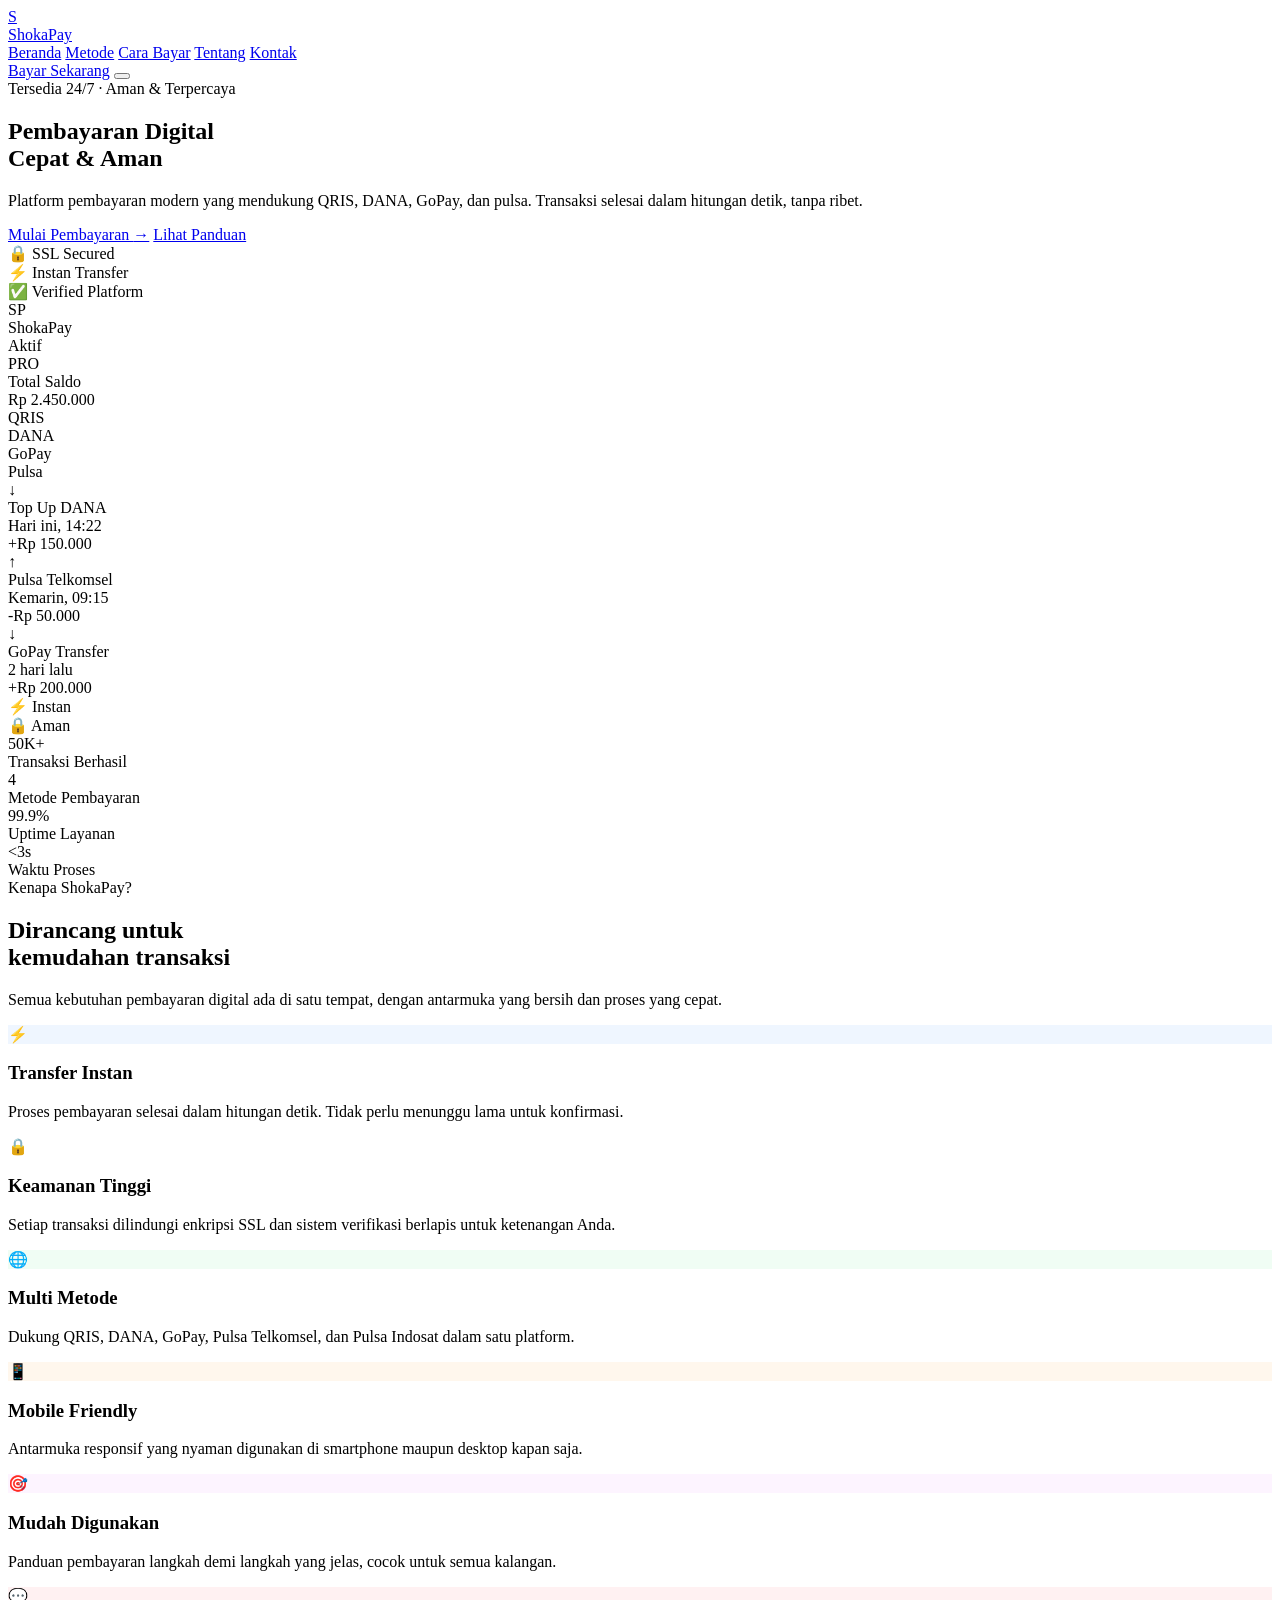
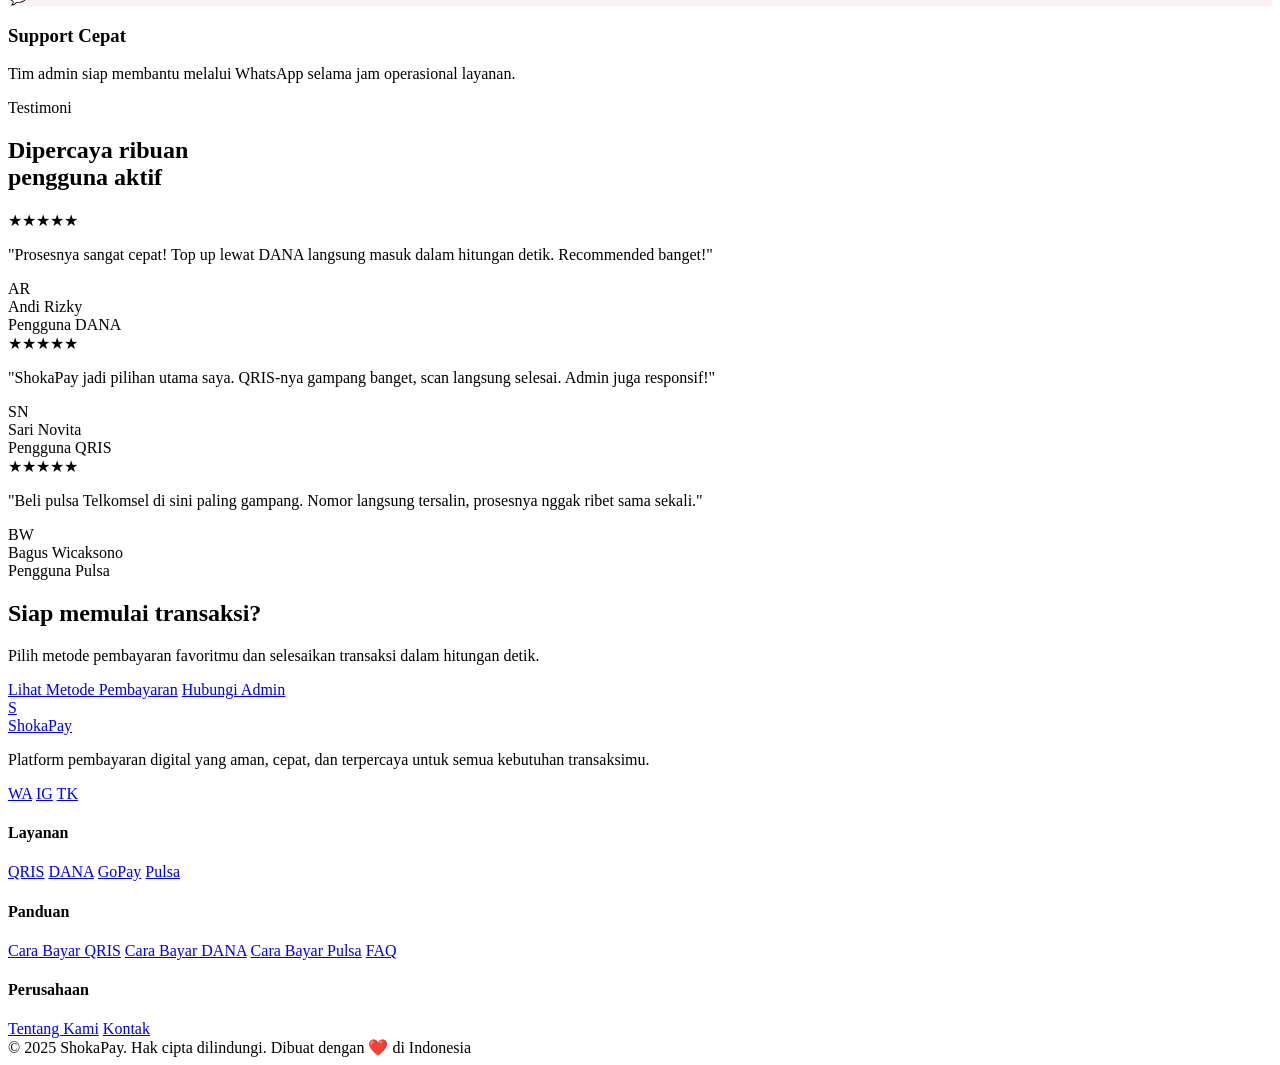
==== index.html @ 2695d3a3 "Add initial index.html for ShokaPay website" ====
<!DOCTYPE html>
<html lang="id">
<head>
  <meta charset="UTF-8">
  <meta name="viewport" content="width=device-width, initial-scale=1.0">
  <title>ShokaPay — Pembayaran Digital Cepat & Aman</title>
  <link rel="stylesheet" href="style.css">
  <link rel="preconnect" href="https://fonts.googleapis.com">
  <link href="https://fonts.googleapis.com/css2?family=Sora:wght@300;400;500;600;700;800&family=DM+Sans:ital,opsz,wght@0,9..40,300;0,9..40,400;0,9..40,500;0,9..40,600;1,9..40,400&display=swap" rel="stylesheet">
</head>
<body>

  <!-- NAVBAR -->
  <nav class="navbar" id="navbar">
    <div class="nav-container">
      <a href="index.html" class="nav-logo">
        <div class="logo-mark">S</div>
        <span>ShokaPay</span>
      </a>
      <div class="nav-links" id="navLinks">
        <a href="index.html" class="nav-link active">Beranda</a>
        <a href="metode.html" class="nav-link">Metode</a>
        <a href="cara.html" class="nav-link">Cara Bayar</a>
        <a href="tentang.html" class="nav-link">Tentang</a>
        <a href="kontak.html" class="nav-link">Kontak</a>
      </div>
      <a href="metode.html" class="nav-cta">Bayar Sekarang</a>
      <button class="hamburger" id="hamburger" aria-label="Menu">
        <span></span><span></span><span></span>
      </button>
    </div>
  </nav>

  <!-- HERO SECTION -->
  <section class="hero">
    <div class="hero-bg-grid"></div>
    <div class="hero-orb hero-orb-1"></div>
    <div class="hero-orb hero-orb-2"></div>
    <div class="container">
      <div class="hero-content">
        <div class="hero-badge">
          <span class="badge-dot"></span>
          Tersedia 24/7 · Aman & Terpercaya
        </div>
        <h1 class="hero-title">
          Pembayaran Digital<br>
          <span class="gradient-text">Cepat & Aman</span>
        </h1>
        <p class="hero-sub">Platform pembayaran modern yang mendukung QRIS, DANA, GoPay, dan pulsa. Transaksi selesai dalam hitungan detik, tanpa ribet.</p>
        <div class="hero-actions">
          <a href="metode.html" class="btn-primary">Mulai Pembayaran <span class="btn-arrow">→</span></a>
          <a href="cara.html" class="btn-ghost">Lihat Panduan</a>
        </div>
        <div class="hero-trust">
          <div class="trust-item">
            <span class="trust-icon">🔒</span> SSL Secured
          </div>
          <div class="trust-divider"></div>
          <div class="trust-item">
            <span class="trust-icon">⚡</span> Instan Transfer
          </div>
          <div class="trust-divider"></div>
          <div class="trust-item">
            <span class="trust-icon">✅</span> Verified Platform
          </div>
        </div>
      </div>

      <!-- MOCKUP CARD -->
      <div class="hero-visual">
        <div class="mockup-card glass-card">
          <div class="mockup-header">
            <div class="mockup-avatar">SP</div>
            <div>
              <div class="mockup-name">ShokaPay</div>
              <div class="mockup-status"><span class="status-dot"></span> Aktif</div>
            </div>
            <div class="mockup-badge-tag">PRO</div>
          </div>
          <div class="mockup-balance-label">Total Saldo</div>
          <div class="mockup-balance">Rp 2.450.000</div>
          <div class="mockup-methods">
            <div class="method-chip qris-chip">QRIS</div>
            <div class="method-chip dana-chip">DANA</div>
            <div class="method-chip gopay-chip">GoPay</div>
            <div class="method-chip pulsa-chip">Pulsa</div>
          </div>
          <div class="mockup-transactions">
            <div class="txn-item">
              <div class="txn-icon txn-in">↓</div>
              <div class="txn-info">
                <div class="txn-name">Top Up DANA</div>
                <div class="txn-time">Hari ini, 14:22</div>
              </div>
              <div class="txn-amount txn-amount-in">+Rp 150.000</div>
            </div>
            <div class="txn-item">
              <div class="txn-icon txn-out">↑</div>
              <div class="txn-info">
                <div class="txn-name">Pulsa Telkomsel</div>
                <div class="txn-time">Kemarin, 09:15</div>
              </div>
              <div class="txn-amount txn-amount-out">-Rp 50.000</div>
            </div>
            <div class="txn-item">
              <div class="txn-icon txn-in">↓</div>
              <div class="txn-info">
                <div class="txn-name">GoPay Transfer</div>
                <div class="txn-time">2 hari lalu</div>
              </div>
              <div class="txn-amount txn-amount-in">+Rp 200.000</div>
            </div>
          </div>
        </div>
        <div class="floating-badge fb1 glass-card">⚡ Instan</div>
        <div class="floating-badge fb2 glass-card">🔒 Aman</div>
      </div>
    </div>
  </section>

  <!-- STATS -->
  <section class="stats-section">
    <div class="container">
      <div class="stats-grid">
        <div class="stat-item">
          <div class="stat-number">50K+</div>
          <div class="stat-label">Transaksi Berhasil</div>
        </div>
        <div class="stat-divider"></div>
        <div class="stat-item">
          <div class="stat-number">4</div>
          <div class="stat-label">Metode Pembayaran</div>
        </div>
        <div class="stat-divider"></div>
        <div class="stat-item">
          <div class="stat-number">99.9%</div>
          <div class="stat-label">Uptime Layanan</div>
        </div>
        <div class="stat-divider"></div>
        <div class="stat-item">
          <div class="stat-number">&lt;3s</div>
          <div class="stat-label">Waktu Proses</div>
        </div>
      </div>
    </div>
  </section>

  <!-- FEATURES -->
  <section class="features-section">
    <div class="container">
      <div class="section-header">
        <div class="section-tag">Kenapa ShokaPay?</div>
        <h2 class="section-title">Dirancang untuk<br>kemudahan transaksi</h2>
        <p class="section-sub">Semua kebutuhan pembayaran digital ada di satu tempat, dengan antarmuka yang bersih dan proses yang cepat.</p>
      </div>
      <div class="features-grid">
        <div class="feature-card">
          <div class="feature-icon" style="background:#EFF6FF;">⚡</div>
          <h3>Transfer Instan</h3>
          <p>Proses pembayaran selesai dalam hitungan detik. Tidak perlu menunggu lama untuk konfirmasi.</p>
        </div>
        <div class="feature-card feature-card-accent">
          <div class="feature-icon" style="background:rgba(255,255,255,0.2);">🔒</div>
          <h3>Keamanan Tinggi</h3>
          <p>Setiap transaksi dilindungi enkripsi SSL dan sistem verifikasi berlapis untuk ketenangan Anda.</p>
        </div>
        <div class="feature-card">
          <div class="feature-icon" style="background:#F0FDF4;">🌐</div>
          <h3>Multi Metode</h3>
          <p>Dukung QRIS, DANA, GoPay, Pulsa Telkomsel, dan Pulsa Indosat dalam satu platform.</p>
        </div>
        <div class="feature-card">
          <div class="feature-icon" style="background:#FFF7ED;">📱</div>
          <h3>Mobile Friendly</h3>
          <p>Antarmuka responsif yang nyaman digunakan di smartphone maupun desktop kapan saja.</p>
        </div>
        <div class="feature-card">
          <div class="feature-icon" style="background:#FDF4FF;">🎯</div>
          <h3>Mudah Digunakan</h3>
          <p>Panduan pembayaran langkah demi langkah yang jelas, cocok untuk semua kalangan.</p>
        </div>
        <div class="feature-card">
          <div class="feature-icon" style="background:#FFF1F2;">💬</div>
          <h3>Support Cepat</h3>
          <p>Tim admin siap membantu melalui WhatsApp selama jam operasional layanan.</p>
        </div>
      </div>
    </div>
  </section>

  <!-- TESTIMONIALS -->
  <section class="testimonials-section">
    <div class="container">
      <div class="section-header">
        <div class="section-tag">Testimoni</div>
        <h2 class="section-title">Dipercaya ribuan<br>pengguna aktif</h2>
      </div>
      <div class="testimonials-grid">
        <div class="testimonial-card">
          <div class="stars">★★★★★</div>
          <p>"Prosesnya sangat cepat! Top up lewat DANA langsung masuk dalam hitungan detik. Recommended banget!"</p>
          <div class="testimonial-author">
            <div class="author-avatar">AR</div>
            <div>
              <div class="author-name">Andi Rizky</div>
              <div class="author-role">Pengguna DANA</div>
            </div>
          </div>
        </div>
        <div class="testimonial-card testimonial-featured">
          <div class="stars">★★★★★</div>
          <p>"ShokaPay jadi pilihan utama saya. QRIS-nya gampang banget, scan langsung selesai. Admin juga responsif!"</p>
          <div class="testimonial-author">
            <div class="author-avatar">SN</div>
            <div>
              <div class="author-name">Sari Novita</div>
              <div class="author-role">Pengguna QRIS</div>
            </div>
          </div>
        </div>
        <div class="testimonial-card">
          <div class="stars">★★★★★</div>
          <p>"Beli pulsa Telkomsel di sini paling gampang. Nomor langsung tersalin, prosesnya nggak ribet sama sekali."</p>
          <div class="testimonial-author">
            <div class="author-avatar">BW</div>
            <div>
              <div class="author-name">Bagus Wicaksono</div>
              <div class="author-role">Pengguna Pulsa</div>
            </div>
          </div>
        </div>
      </div>
    </div>
  </section>

  <!-- CTA BANNER -->
  <section class="cta-section">
    <div class="container">
      <div class="cta-card">
        <div class="cta-orb"></div>
        <div class="cta-content">
          <h2>Siap memulai transaksi?</h2>
          <p>Pilih metode pembayaran favoritmu dan selesaikan transaksi dalam hitungan detik.</p>
          <div class="cta-actions">
            <a href="metode.html" class="btn-white">Lihat Metode Pembayaran</a>
            <a href="kontak.html" class="btn-outline-white">Hubungi Admin</a>
          </div>
        </div>
      </div>
    </div>
  </section>

  <!-- FOOTER -->
  <footer class="footer">
    <div class="container">
      <div class="footer-grid">
        <div class="footer-brand">
          <a href="index.html" class="nav-logo">
            <div class="logo-mark">S</div>
            <span>ShokaPay</span>
          </a>
          <p>Platform pembayaran digital yang aman, cepat, dan terpercaya untuk semua kebutuhan transaksimu.</p>
          <div class="social-links">
            <a href="#" class="social-link">WA</a>
            <a href="#" class="social-link">IG</a>
            <a href="#" class="social-link">TK</a>
          </div>
        </div>
        <div class="footer-col">
          <h4>Layanan</h4>
          <a href="metode.html">QRIS</a>
          <a href="metode.html">DANA</a>
          <a href="metode.html">GoPay</a>
          <a href="metode.html">Pulsa</a>
        </div>
        <div class="footer-col">
          <h4>Panduan</h4>
          <a href="cara.html">Cara Bayar QRIS</a>
          <a href="cara.html">Cara Bayar DANA</a>
          <a href="cara.html">Cara Bayar Pulsa</a>
          <a href="cara.html">FAQ</a>
        </div>
        <div class="footer-col">
          <h4>Perusahaan</h4>
          <a href="tentang.html">Tentang Kami</a>
          <a href="kontak.html">Kontak</a>
        </div>
      </div>
      <div class="footer-bottom">
        <span>© 2025 ShokaPay. Hak cipta dilindungi.</span>
        <span>Dibuat dengan ❤️ di Indonesia</span>
      </div>
    </div>
  </footer>

  <script src="app.js"></script>
</body>
</html>
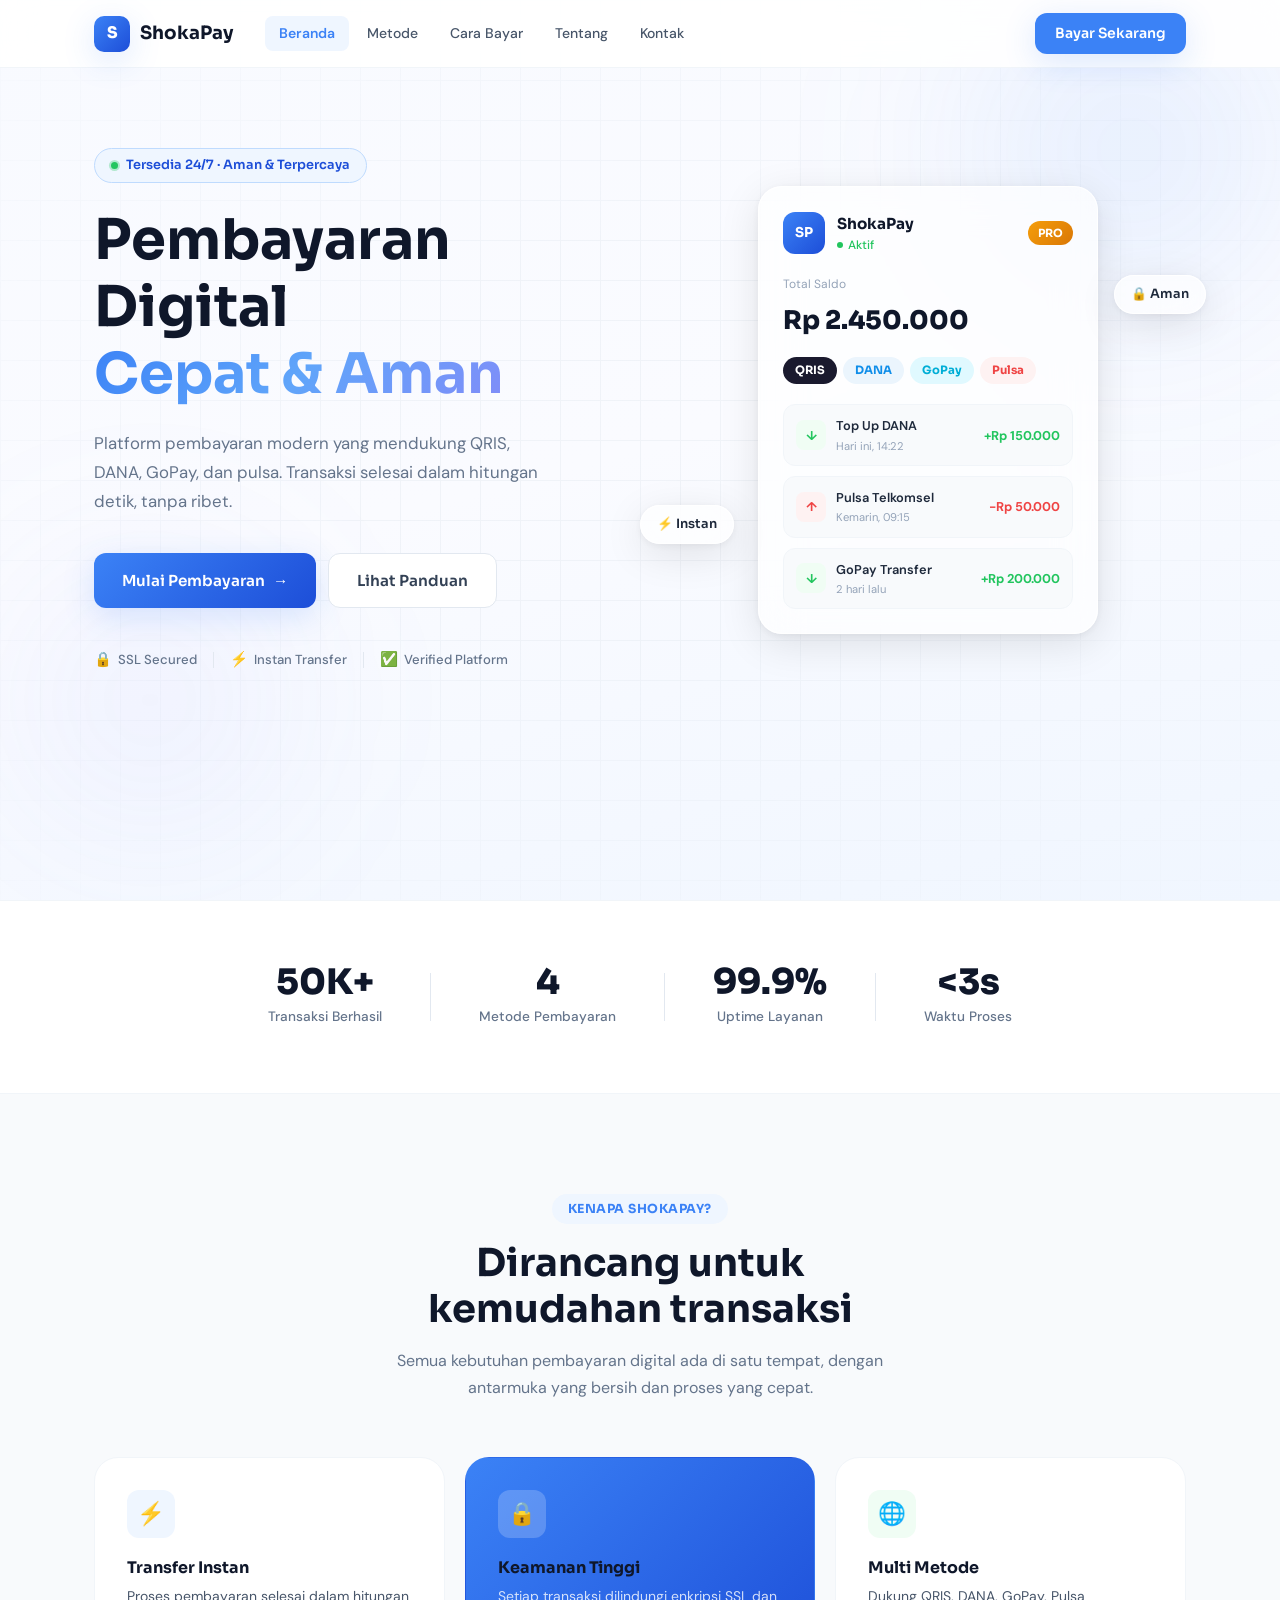
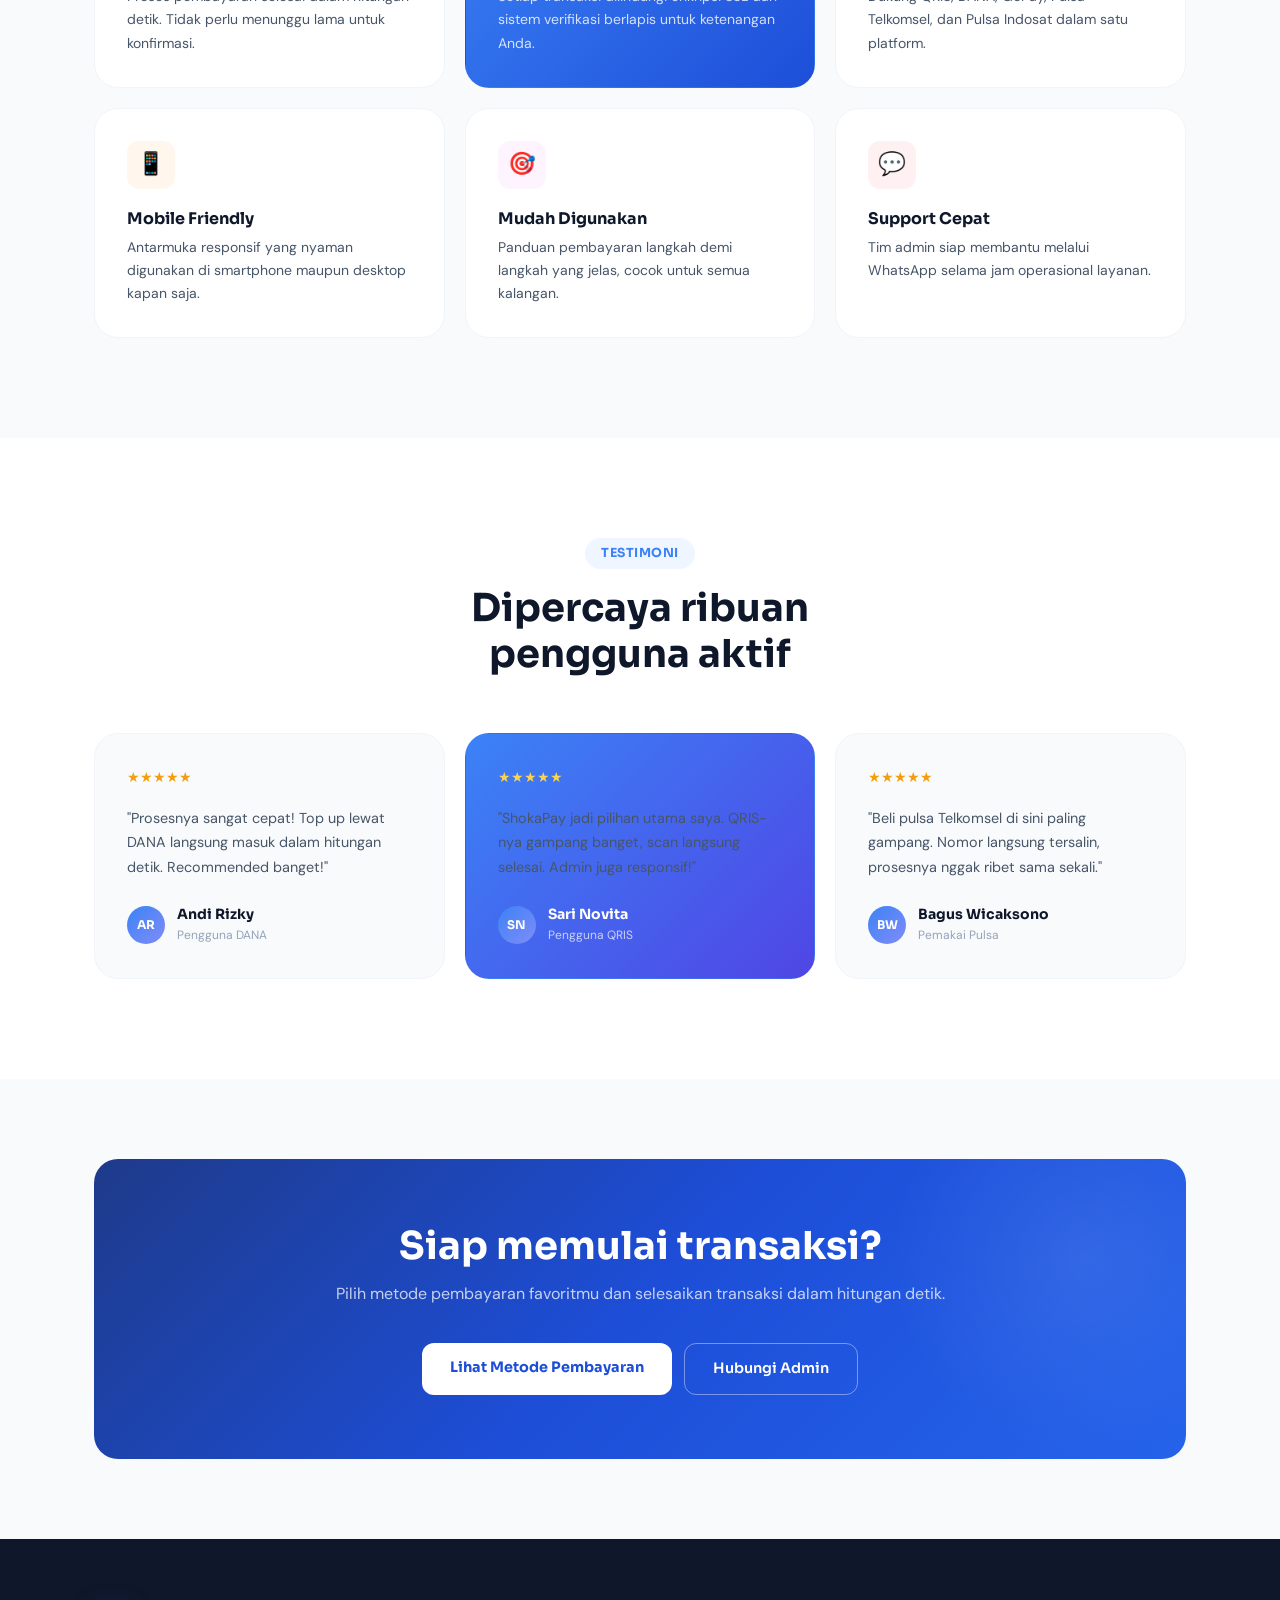
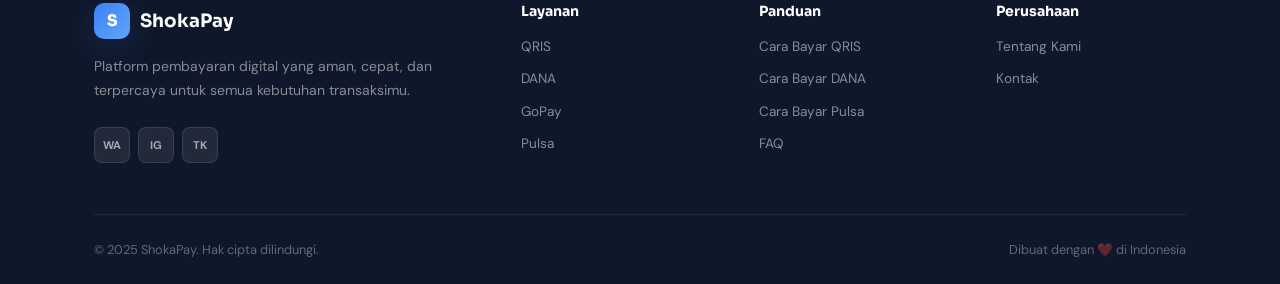
==== commit 6a24e35c: "Change author role from 'Pengguna Pulsa' to 'Pemakai Pulsa'" ====
--- a/index.html
+++ b/index.html
@@ -225,7 +225,7 @@
             <div class="author-avatar">BW</div>
             <div>
               <div class="author-name">Bagus Wicaksono</div>
-              <div class="author-role">Pengguna Pulsa</div>
+              <div class="author-role">Pemakai Pulsa</div>
             </div>
           </div>
         </div>
@@ -296,4 +296,3 @@
   <script src="app.js"></script>
 </body>
 </html>
-
--- a/style.css
+++ b/style.css
@@ -0,0 +1,1334 @@
+/* ============================================
+   SHOKAPAY — Premium Payment Platform CSS
+   ============================================ */
+
+:root {
+  --blue: #3B82F6;
+  --blue-light: #EFF6FF;
+  --blue-mid: #BFDBFE;
+  --blue-dark: #1D4ED8;
+  --white: #FFFFFF;
+  --gray-50: #F8FAFC;
+  --gray-100: #F1F5F9;
+  --gray-200: #E2E8F0;
+  --gray-300: #CBD5E1;
+  --gray-400: #94A3B8;
+  --gray-500: #64748B;
+  --gray-600: #475569;
+  --gray-700: #334155;
+  --gray-800: #1E293B;
+  --gray-900: #0F172A;
+  --radius: 24px;
+  --radius-sm: 12px;
+  --radius-xs: 8px;
+  --shadow-sm: 0 1px 3px rgba(0,0,0,0.06), 0 1px 2px rgba(0,0,0,0.04);
+  --shadow: 0 4px 16px rgba(0,0,0,0.07), 0 1px 4px rgba(0,0,0,0.04);
+  --shadow-lg: 0 10px 40px rgba(0,0,0,0.10), 0 2px 8px rgba(0,0,0,0.06);
+  --shadow-blue: 0 8px 32px rgba(59,130,246,0.18);
+  --font: 'Sora', sans-serif;
+  --font-body: 'DM Sans', sans-serif;
+  --nav-h: 68px;
+}
+
+*, *::before, *::after { box-sizing: border-box; margin: 0; padding: 0; }
+
+html { scroll-behavior: smooth; }
+
+body {
+  font-family: var(--font-body);
+  background: var(--white);
+  color: var(--gray-800);
+  line-height: 1.65;
+  -webkit-font-smoothing: antialiased;
+  overflow-x: hidden;
+}
+
+/* ── TYPOGRAPHY ── */
+h1, h2, h3, h4 { font-family: var(--font); font-weight: 700; line-height: 1.2; }
+h1 { font-size: clamp(2rem, 5vw, 3.5rem); }
+h2 { font-size: clamp(1.5rem, 3.5vw, 2.4rem); }
+h3 { font-size: 1.1rem; }
+p { color: var(--gray-600); }
+a { text-decoration: none; color: inherit; }
+
+.container {
+  max-width: 1140px;
+  margin: 0 auto;
+  padding: 0 24px;
+}
+
+/* ── NAVBAR ── */
+.navbar {
+  position: fixed;
+  top: 0; left: 0; right: 0;
+  z-index: 1000;
+  height: var(--nav-h);
+  background: rgba(255,255,255,0.88);
+  backdrop-filter: blur(20px);
+  -webkit-backdrop-filter: blur(20px);
+  border-bottom: 1px solid var(--gray-100);
+  transition: box-shadow 0.3s;
+}
+.navbar.scrolled { box-shadow: var(--shadow); }
+
+.nav-container {
+  display: flex;
+  align-items: center;
+  gap: 32px;
+  height: 100%;
+  max-width: 1140px;
+  margin: 0 auto;
+  padding: 0 24px;
+}
+
+.nav-logo {
+  display: flex;
+  align-items: center;
+  gap: 10px;
+  font-family: var(--font);
+  font-weight: 700;
+  font-size: 1.15rem;
+  color: var(--gray-900);
+  flex-shrink: 0;
+}
+
+.logo-mark {
+  width: 36px; height: 36px;
+  background: linear-gradient(135deg, var(--blue), var(--blue-dark));
+  border-radius: 10px;
+  display: flex; align-items: center; justify-content: center;
+  color: white;
+  font-family: var(--font);
+  font-weight: 800;
+  font-size: 1rem;
+  box-shadow: var(--shadow-blue);
+}
+
+.nav-links {
+  display: flex;
+  align-items: center;
+  gap: 4px;
+  flex: 1;
+}
+.nav-link {
+  padding: 6px 14px;
+  border-radius: var(--radius-xs);
+  font-size: 0.875rem;
+  font-weight: 500;
+  color: var(--gray-600);
+  transition: all 0.2s;
+}
+.nav-link:hover { color: var(--blue); background: var(--blue-light); }
+.nav-link.active { color: var(--blue); background: var(--blue-light); font-weight: 600; }
+
+.nav-cta {
+  padding: 9px 20px;
+  background: var(--blue);
+  color: white;
+  border-radius: var(--radius-sm);
+  font-size: 0.875rem;
+  font-weight: 600;
+  font-family: var(--font);
+  transition: all 0.2s;
+  box-shadow: var(--shadow-blue);
+  white-space: nowrap;
+}
+.nav-cta:hover { background: var(--blue-dark); transform: translateY(-1px); box-shadow: 0 8px 24px rgba(59,130,246,0.3); }
+
+.hamburger {
+  display: none;
+  flex-direction: column;
+  gap: 5px;
+  background: none;
+  border: none;
+  cursor: pointer;
+  padding: 4px;
+  margin-left: auto;
+}
+.hamburger span {
+  display: block;
+  width: 24px; height: 2px;
+  background: var(--gray-700);
+  border-radius: 2px;
+  transition: all 0.3s;
+}
+.hamburger.open span:nth-child(1) { transform: translateY(7px) rotate(45deg); }
+.hamburger.open span:nth-child(2) { opacity: 0; }
+.hamburger.open span:nth-child(3) { transform: translateY(-7px) rotate(-45deg); }
+
+/* ── GLASS CARD ── */
+.glass-card {
+  background: rgba(255,255,255,0.7);
+  backdrop-filter: blur(20px);
+  -webkit-backdrop-filter: blur(20px);
+  border: 1px solid rgba(255,255,255,0.9);
+  box-shadow: var(--shadow-lg);
+}
+
+/* ── GRADIENT TEXT ── */
+.gradient-text {
+  background: linear-gradient(135deg, var(--blue), #60A5FA, #818CF8);
+  -webkit-background-clip: text;
+  -webkit-text-fill-color: transparent;
+  background-clip: text;
+}
+
+/* ── HERO ── */
+.hero {
+  min-height: 100vh;
+  padding: calc(var(--nav-h) + 80px) 0 80px;
+  position: relative;
+  overflow: hidden;
+  background: linear-gradient(165deg, #F8FAFF 0%, #FAFBFF 50%, #F0F6FF 100%);
+}
+
+.hero-bg-grid {
+  position: absolute;
+  inset: 0;
+  background-image: 
+    linear-gradient(var(--gray-200) 1px, transparent 1px),
+    linear-gradient(90deg, var(--gray-200) 1px, transparent 1px);
+  background-size: 40px 40px;
+  opacity: 0.4;
+  mask-image: radial-gradient(ellipse 80% 80% at 50% 50%, black 30%, transparent 100%);
+}
+
+.hero-orb {
+  position: absolute;
+  border-radius: 50%;
+  filter: blur(80px);
+  pointer-events: none;
+}
+.hero-orb-1 {
+  width: 500px; height: 500px;
+  background: radial-gradient(circle, rgba(59,130,246,0.12) 0%, transparent 70%);
+  top: -100px; right: -100px;
+}
+.hero-orb-2 {
+  width: 400px; height: 400px;
+  background: radial-gradient(circle, rgba(129,140,248,0.10) 0%, transparent 70%);
+  bottom: 0; left: -50px;
+}
+
+.hero .container {
+  display: grid;
+  grid-template-columns: 1fr 1fr;
+  gap: 60px;
+  align-items: center;
+  position: relative;
+  z-index: 1;
+}
+
+.hero-badge {
+  display: inline-flex;
+  align-items: center;
+  gap: 8px;
+  padding: 6px 16px;
+  background: var(--blue-light);
+  border: 1px solid var(--blue-mid);
+  border-radius: 100px;
+  font-size: 0.8rem;
+  font-weight: 600;
+  color: var(--blue-dark);
+  margin-bottom: 24px;
+  font-family: var(--font);
+}
+.badge-dot {
+  width: 7px; height: 7px;
+  background: #22C55E;
+  border-radius: 50%;
+  box-shadow: 0 0 0 2px rgba(34,197,94,0.3);
+  animation: pulse-dot 2s infinite;
+}
+@keyframes pulse-dot {
+  0%, 100% { box-shadow: 0 0 0 2px rgba(34,197,94,0.3); }
+  50% { box-shadow: 0 0 0 5px rgba(34,197,94,0.1); }
+}
+
+.hero-title { margin-bottom: 20px; color: var(--gray-900); }
+.hero-sub {
+  font-size: 1.05rem;
+  color: var(--gray-500);
+  max-width: 460px;
+  margin-bottom: 36px;
+  line-height: 1.75;
+}
+
+.hero-actions {
+  display: flex;
+  gap: 12px;
+  flex-wrap: wrap;
+  margin-bottom: 40px;
+}
+
+.btn-primary {
+  display: inline-flex;
+  align-items: center;
+  gap: 8px;
+  padding: 14px 28px;
+  background: linear-gradient(135deg, var(--blue), var(--blue-dark));
+  color: white;
+  border-radius: var(--radius-sm);
+  font-family: var(--font);
+  font-weight: 600;
+  font-size: 0.95rem;
+  transition: all 0.25s;
+  box-shadow: var(--shadow-blue);
+}
+.btn-primary:hover { transform: translateY(-2px); box-shadow: 0 12px 36px rgba(59,130,246,0.35); }
+.btn-arrow { transition: transform 0.2s; }
+.btn-primary:hover .btn-arrow { transform: translateX(4px); }
+
+.btn-ghost {
+  display: inline-flex;
+  align-items: center;
+  padding: 14px 28px;
+  background: white;
+  border: 1.5px solid var(--gray-200);
+  color: var(--gray-700);
+  border-radius: var(--radius-sm);
+  font-family: var(--font);
+  font-weight: 600;
+  font-size: 0.95rem;
+  transition: all 0.2s;
+}
+.btn-ghost:hover { border-color: var(--blue); color: var(--blue); background: var(--blue-light); }
+
+.hero-trust {
+  display: flex;
+  align-items: center;
+  gap: 16px;
+  flex-wrap: wrap;
+}
+.trust-item {
+  display: flex;
+  align-items: center;
+  gap: 6px;
+  font-size: 0.82rem;
+  font-weight: 500;
+  color: var(--gray-500);
+}
+.trust-icon { font-size: 0.9rem; }
+.trust-divider { width: 1px; height: 16px; background: var(--gray-200); }
+
+/* HERO VISUAL */
+.hero-visual {
+  position: relative;
+  display: flex;
+  justify-content: center;
+}
+
+.mockup-card {
+  width: 100%;
+  max-width: 340px;
+  border-radius: var(--radius);
+  padding: 24px;
+  animation: float 6s ease-in-out infinite;
+}
+@keyframes float {
+  0%, 100% { transform: translateY(0); }
+  50% { transform: translateY(-12px); }
+}
+
+.mockup-header {
+  display: flex;
+  align-items: center;
+  gap: 12px;
+  margin-bottom: 20px;
+}
+.mockup-avatar {
+  width: 42px; height: 42px;
+  background: linear-gradient(135deg, var(--blue), var(--blue-dark));
+  border-radius: 12px;
+  display: flex; align-items: center; justify-content: center;
+  color: white;
+  font-family: var(--font);
+  font-weight: 700;
+  font-size: 0.85rem;
+}
+.mockup-name { font-family: var(--font); font-weight: 700; font-size: 0.95rem; color: var(--gray-900); }
+.mockup-status {
+  display: flex; align-items: center; gap: 5px;
+  font-size: 0.75rem; color: #22C55E; font-weight: 500;
+}
+.status-dot { width: 6px; height: 6px; background: #22C55E; border-radius: 50%; }
+.mockup-badge-tag {
+  margin-left: auto;
+  padding: 3px 10px;
+  background: linear-gradient(135deg, #F59E0B, #D97706);
+  color: white;
+  border-radius: 100px;
+  font-size: 0.7rem;
+  font-weight: 700;
+  font-family: var(--font);
+}
+.mockup-balance-label { font-size: 0.75rem; color: var(--gray-400); margin-bottom: 4px; }
+.mockup-balance {
+  font-family: var(--font);
+  font-size: 1.6rem;
+  font-weight: 800;
+  color: var(--gray-900);
+  margin-bottom: 16px;
+}
+.mockup-methods {
+  display: flex; gap: 6px;
+  margin-bottom: 20px;
+  flex-wrap: wrap;
+}
+.method-chip {
+  padding: 4px 12px;
+  border-radius: 100px;
+  font-size: 0.72rem;
+  font-weight: 700;
+  font-family: var(--font);
+}
+.qris-chip { background: #1A1A2E; color: white; }
+.dana-chip { background: #EBF5FD; color: #108EE9; }
+.gopay-chip { background: #E0F9FF; color: #00AED6; }
+.pulsa-chip { background: #FEF2F2; color: #EF4444; }
+
+.mockup-transactions { display: flex; flex-direction: column; gap: 10px; }
+.txn-item {
+  display: flex; align-items: center; gap: 10px;
+  padding: 10px 12px;
+  background: var(--gray-50);
+  border-radius: var(--radius-sm);
+  border: 1px solid var(--gray-100);
+}
+.txn-icon {
+  width: 30px; height: 30px;
+  border-radius: 8px;
+  display: flex; align-items: center; justify-content: center;
+  font-size: 0.8rem; font-weight: 700;
+  flex-shrink: 0;
+}
+.txn-in { background: #F0FDF4; color: #22C55E; }
+.txn-out { background: #FEF2F2; color: #EF4444; }
+.txn-info { flex: 1; min-width: 0; }
+.txn-name { font-size: 0.8rem; font-weight: 600; color: var(--gray-800); white-space: nowrap; overflow: hidden; text-overflow: ellipsis; }
+.txn-time { font-size: 0.7rem; color: var(--gray-400); }
+.txn-amount { font-size: 0.8rem; font-weight: 700; white-space: nowrap; }
+.txn-amount-in { color: #22C55E; }
+.txn-amount-out { color: #EF4444; }
+
+.floating-badge {
+  position: absolute;
+  padding: 8px 16px;
+  border-radius: 100px;
+  font-size: 0.8rem;
+  font-weight: 600;
+  font-family: var(--font);
+  color: var(--gray-800);
+}
+.fb1 { bottom: 20%; left: -30px; animation: float 5s 1s ease-in-out infinite; }
+.fb2 { top: 20%; right: -20px; animation: float 5s 2s ease-in-out infinite; }
+
+/* ── STATS ── */
+.stats-section {
+  padding: 48px 0;
+  background: white;
+  border-top: 1px solid var(--gray-100);
+  border-bottom: 1px solid var(--gray-100);
+}
+.stats-grid {
+  display: flex;
+  align-items: center;
+  justify-content: center;
+  gap: 0;
+  flex-wrap: wrap;
+}
+.stat-item {
+  text-align: center;
+  padding: 16px 48px;
+}
+.stat-number {
+  font-family: var(--font);
+  font-size: 2.2rem;
+  font-weight: 800;
+  color: var(--gray-900);
+  line-height: 1;
+  margin-bottom: 6px;
+}
+.stat-label { font-size: 0.85rem; color: var(--gray-500); font-weight: 500; }
+.stat-divider { width: 1px; height: 48px; background: var(--gray-200); }
+
+/* ── SECTION COMMON ── */
+.section-header {
+  text-align: center;
+  margin-bottom: 56px;
+}
+.section-tag {
+  display: inline-block;
+  padding: 5px 16px;
+  background: var(--blue-light);
+  color: var(--blue);
+  border-radius: 100px;
+  font-size: 0.78rem;
+  font-weight: 700;
+  font-family: var(--font);
+  letter-spacing: 0.04em;
+  text-transform: uppercase;
+  margin-bottom: 16px;
+}
+.section-title { color: var(--gray-900); margin-bottom: 16px; }
+.section-sub { color: var(--gray-500); max-width: 520px; margin: 0 auto; font-size: 1rem; }
+
+/* ── FEATURES ── */
+.features-section { padding: 100px 0; background: var(--gray-50); }
+.features-grid {
+  display: grid;
+  grid-template-columns: repeat(3, 1fr);
+  gap: 20px;
+}
+.feature-card {
+  background: white;
+  border: 1px solid var(--gray-100);
+  border-radius: var(--radius);
+  padding: 32px;
+  transition: all 0.3s;
+}
+.feature-card:hover {
+  transform: translateY(-4px);
+  box-shadow: var(--shadow-lg);
+  border-color: var(--blue-mid);
+}
+.feature-card-accent {
+  background: linear-gradient(135deg, var(--blue), var(--blue-dark));
+  border-color: transparent;
+}
+.feature-card-accent h3 { color: white; }
+.feature-card-accent p { color: rgba(255,255,255,0.8); }
+.feature-icon {
+  width: 48px; height: 48px;
+  border-radius: var(--radius-sm);
+  display: flex; align-items: center; justify-content: center;
+  font-size: 1.4rem;
+  margin-bottom: 20px;
+}
+.feature-card h3 { font-size: 1rem; margin-bottom: 8px; color: var(--gray-900); }
+.feature-card p { font-size: 0.875rem; line-height: 1.65; }
+
+/* ── TESTIMONIALS ── */
+.testimonials-section { padding: 100px 0; background: white; }
+.testimonials-grid {
+  display: grid;
+  grid-template-columns: repeat(3, 1fr);
+  gap: 20px;
+}
+.testimonial-card {
+  background: var(--gray-50);
+  border: 1px solid var(--gray-100);
+  border-radius: var(--radius);
+  padding: 32px;
+  transition: all 0.3s;
+}
+.testimonial-card:hover { transform: translateY(-3px); box-shadow: var(--shadow); }
+.testimonial-featured {
+  background: linear-gradient(135deg, var(--blue), #4F46E5);
+  border-color: transparent;
+}
+.testimonial-featured p { color: rgba(255,255,255,0.9); }
+.testimonial-featured .author-name { color: white; }
+.testimonial-featured .author-role { color: rgba(255,255,255,0.7); }
+.testimonial-featured .stars { color: #FCD34D; }
+.stars { font-size: 0.9rem; color: #F59E0B; margin-bottom: 16px; }
+.testimonial-card > p { font-size: 0.9rem; line-height: 1.7; margin-bottom: 24px; color: var(--gray-600); }
+.testimonial-author { display: flex; align-items: center; gap: 12px; }
+.author-avatar {
+  width: 38px; height: 38px;
+  background: linear-gradient(135deg, var(--blue), #818CF8);
+  border-radius: 50%;
+  display: flex; align-items: center; justify-content: center;
+  color: white; font-size: 0.75rem; font-weight: 700; font-family: var(--font);
+  flex-shrink: 0;
+}
+.author-name { font-size: 0.875rem; font-weight: 700; color: var(--gray-900); font-family: var(--font); }
+.author-role { font-size: 0.75rem; color: var(--gray-400); }
+
+/* ── CTA SECTION ── */
+.cta-section { padding: 80px 0; background: var(--gray-50); }
+.cta-card {
+  background: linear-gradient(135deg, #1E3A8A 0%, #1D4ED8 50%, #2563EB 100%);
+  border-radius: var(--radius);
+  padding: 64px;
+  text-align: center;
+  position: relative;
+  overflow: hidden;
+}
+.cta-orb {
+  position: absolute;
+  width: 400px; height: 400px;
+  background: radial-gradient(circle, rgba(255,255,255,0.08) 0%, transparent 70%);
+  top: -100px; right: -100px;
+  border-radius: 50%;
+  pointer-events: none;
+}
+.cta-content { position: relative; z-index: 1; }
+.cta-content h2 { color: white; margin-bottom: 12px; }
+.cta-content p { color: rgba(255,255,255,0.75); margin-bottom: 36px; font-size: 1rem; }
+.cta-actions { display: flex; gap: 12px; justify-content: center; flex-wrap: wrap; }
+.btn-white {
+  padding: 13px 28px;
+  background: white;
+  color: var(--blue-dark);
+  border-radius: var(--radius-sm);
+  font-family: var(--font);
+  font-weight: 700;
+  font-size: 0.9rem;
+  transition: all 0.2s;
+}
+.btn-white:hover { transform: translateY(-2px); box-shadow: 0 8px 24px rgba(0,0,0,0.2); }
+.btn-outline-white {
+  padding: 13px 28px;
+  background: transparent;
+  color: white;
+  border: 1.5px solid rgba(255,255,255,0.4);
+  border-radius: var(--radius-sm);
+  font-family: var(--font);
+  font-weight: 600;
+  font-size: 0.9rem;
+  transition: all 0.2s;
+}
+.btn-outline-white:hover { border-color: white; background: rgba(255,255,255,0.1); }
+
+/* ── PAGE HERO ── */
+.page-hero {
+  padding: calc(var(--nav-h) + 64px) 0 64px;
+  background: linear-gradient(165deg, #F8FAFF 0%, #FAFBFF 60%, #F0F6FF 100%);
+  border-bottom: 1px solid var(--gray-100);
+  position: relative;
+  overflow: hidden;
+}
+.page-hero-content { text-align: center; position: relative; z-index: 1; }
+.page-title { color: var(--gray-900); margin: 16px 0; }
+.page-sub { color: var(--gray-500); max-width: 540px; margin: 0 auto; font-size: 1.05rem; }
+
+/* ── METHODS ── */
+.methods-section { padding: 80px 0; background: var(--gray-50); }
+.methods-grid {
+  display: grid;
+  grid-template-columns: repeat(auto-fit, minmax(320px, 1fr));
+  gap: 24px;
+  margin-bottom: 36px;
+}
+
+.payment-card {
+  background: white;
+  border: 1.5px solid var(--gray-100);
+  border-radius: var(--radius);
+  padding: 28px;
+  transition: all 0.35s;
+  position: relative;
+  overflow: hidden;
+}
+.payment-card::before {
+  content: '';
+  position: absolute;
+  top: 0; left: 0; right: 0;
+  height: 3px;
+  opacity: 0;
+  transition: opacity 0.3s;
+}
+.payment-qris::before { background: linear-gradient(90deg, #1A1A2E, #444); }
+.payment-dana::before { background: linear-gradient(90deg, #108EE9, #0066CC); }
+.payment-gopay::before { background: linear-gradient(90deg, #00AED6, #007A99); }
+.payment-telkomsel::before { background: linear-gradient(90deg, #EF233C, #C71F37); }
+.payment-indosat::before { background: linear-gradient(90deg, #FF6900, #CC5400); }
+.payment-card:hover { transform: translateY(-6px); box-shadow: var(--shadow-lg); border-color: transparent; }
+.payment-card:hover::before { opacity: 1; }
+
+.payment-card-header {
+  display: flex;
+  align-items: center;
+  gap: 14px;
+  margin-bottom: 24px;
+}
+.payment-icon-wrap {
+  width: 48px; height: 48px; border-radius: var(--radius-sm);
+  display: flex; align-items: center; justify-content: center;
+  flex-shrink: 0;
+}
+.payment-name { font-family: var(--font); font-weight: 700; font-size: 1rem; color: var(--gray-900); }
+.payment-type { font-size: 0.75rem; color: var(--gray-400); margin-top: 2px; }
+.payment-badge-tag {
+  margin-left: auto;
+  padding: 3px 10px;
+  background: linear-gradient(135deg, var(--blue), var(--blue-dark));
+  color: white;
+  border-radius: 100px;
+  font-size: 0.7rem; font-weight: 700; font-family: var(--font);
+}
+
+/* QRIS */
+.qris-preview {
+  margin-bottom: 20px;
+  display: flex;
+  justify-content: center;
+}
+.qris-img-wrap {
+  position: relative;
+  width: 180px; height: 180px;
+  border-radius: var(--radius-sm);
+  overflow: hidden;
+  border: 2px solid var(--gray-100);
+}
+.qris-img { width: 100%; height: 100%; object-fit: cover; }
+.qris-overlay {
+  position: absolute;
+  inset: 0;
+  background: rgba(26,26,46,0.7);
+  display: flex; align-items: center; justify-content: center;
+  color: white; font-size: 0.8rem; font-weight: 600;
+  opacity: 0;
+  transition: opacity 0.2s;
+}
+.qris-img-wrap:hover .qris-overlay { opacity: 1; }
+
+/* NUMBER */
+.payment-number-section {
+  background: var(--gray-50);
+  border: 1px solid var(--gray-100);
+  border-radius: var(--radius-sm);
+  padding: 16px 20px;
+  margin-bottom: 20px;
+  text-align: center;
+}
+.number-label { font-size: 0.72rem; color: var(--gray-400); font-weight: 600; text-transform: uppercase; letter-spacing: 0.05em; margin-bottom: 6px; }
+.number-display {
+  font-family: var(--font);
+  font-size: 1.3rem;
+  font-weight: 800;
+  color: var(--gray-900);
+  letter-spacing: 0.04em;
+  margin-bottom: 4px;
+}
+.number-name { font-size: 0.75rem; color: var(--gray-400); }
+
+/* INFO ROW */
+.payment-info-row {
+  display: flex;
+  gap: 16px;
+  margin-bottom: 20px;
+  padding: 14px 16px;
+  background: var(--gray-50);
+  border-radius: var(--radius-sm);
+}
+.payment-info-item { flex: 1; }
+.info-label { display: block; font-size: 0.7rem; color: var(--gray-400); text-transform: uppercase; letter-spacing: 0.04em; font-weight: 600; margin-bottom: 3px; }
+.info-val { font-size: 0.82rem; color: var(--gray-700); font-weight: 600; }
+
+/* ACTIONS */
+.payment-actions { display: flex; gap: 10px; margin-bottom: 24px; flex-wrap: wrap; }
+.btn-action {
+  display: inline-flex;
+  align-items: center;
+  gap: 7px;
+  padding: 10px 18px;
+  border-radius: var(--radius-sm);
+  font-size: 0.82rem;
+  font-weight: 600;
+  font-family: var(--font);
+  border: none;
+  cursor: pointer;
+  transition: all 0.2s;
+  text-decoration: none;
+  white-space: nowrap;
+}
+.btn-copy { background: var(--gray-100); color: var(--gray-700); border: 1px solid var(--gray-200); }
+.btn-copy:hover { background: var(--blue-light); color: var(--blue); border-color: var(--blue-mid); }
+.btn-copy.copied { background: #F0FDF4; color: #22C55E; border-color: #BBF7D0; }
+.btn-download { background: var(--gray-900); color: white; }
+.btn-download:hover { background: var(--gray-700); transform: translateY(-1px); }
+.btn-open-app { color: white; }
+.dana-btn { background: #108EE9; }
+.dana-btn:hover { background: #0066CC; transform: translateY(-1px); }
+.gopay-btn { background: #00AED6; }
+.gopay-btn:hover { background: #007A99; transform: translateY(-1px); }
+
+/* MINI STEPS */
+.payment-steps-mini { border-top: 1px solid var(--gray-100); padding-top: 16px; display: flex; flex-direction: column; gap: 8px; }
+.step-mini { display: flex; align-items: flex-start; gap: 10px; font-size: 0.8rem; color: var(--gray-500); }
+.step-num {
+  width: 20px; height: 20px;
+  background: var(--blue-light);
+  color: var(--blue);
+  border-radius: 50%;
+  display: flex; align-items: center; justify-content: center;
+  font-size: 0.65rem; font-weight: 700;
+  flex-shrink: 0; margin-top: 1px;
+}
+
+/* INFO BOX */
+.info-box {
+  display: flex;
+  align-items: center;
+  gap: 16px;
+  background: #FFF7ED;
+  border: 1px solid #FED7AA;
+  border-radius: var(--radius-sm);
+  padding: 20px 24px;
+  flex-wrap: wrap;
+}
+.info-box-icon { font-size: 1.3rem; flex-shrink: 0; }
+.info-box-content { flex: 1; font-size: 0.875rem; color: #92400E; }
+.info-box-content strong { color: #78350F; }
+.info-box-cta {
+  padding: 8px 18px;
+  background: #F97316;
+  color: white;
+  border-radius: var(--radius-xs);
+  font-size: 0.8rem; font-weight: 700; font-family: var(--font);
+  white-space: nowrap;
+  transition: all 0.2s;
+}
+.info-box-cta:hover { background: #EA580C; }
+
+/* ── GUIDE (cara.html) ── */
+.guide-section { padding: 80px 0; background: white; }
+.guide-tabs {
+  display: flex;
+  gap: 4px;
+  background: var(--gray-100);
+  border-radius: var(--radius-sm);
+  padding: 4px;
+  margin-bottom: 48px;
+  width: fit-content;
+}
+.guide-tab {
+  padding: 10px 28px;
+  border-radius: 10px;
+  border: none;
+  background: transparent;
+  font-family: var(--font);
+  font-weight: 600;
+  font-size: 0.875rem;
+  color: var(--gray-500);
+  cursor: pointer;
+  transition: all 0.2s;
+}
+.guide-tab.active { background: white; color: var(--blue); box-shadow: var(--shadow-sm); }
+.guide-tab:hover:not(.active) { color: var(--gray-700); }
+
+.guide-content { display: none; }
+.guide-content.active { display: block; animation: fadeIn 0.3s ease; }
+@keyframes fadeIn { from { opacity: 0; transform: translateY(8px); } to { opacity: 1; transform: translateY(0); } }
+
+.guide-header {
+  display: flex;
+  align-items: center;
+  gap: 20px;
+  margin-bottom: 40px;
+  padding-bottom: 28px;
+  border-bottom: 1px solid var(--gray-100);
+}
+.guide-icon {
+  width: 56px; height: 56px;
+  border-radius: var(--radius-sm);
+  display: flex; align-items: center; justify-content: center;
+  font-size: 1.5rem;
+  flex-shrink: 0;
+}
+.qris-icon-large { background: #1A1A2E; color: white; font-family: var(--font); font-weight: 800; font-size: 1rem; }
+.dana-icon-large { background: #EBF5FD; }
+.pulsa-icon-large { background: #FEF2F2; }
+.guide-header h2 { font-size: 1.5rem; color: var(--gray-900); margin-bottom: 6px; }
+.guide-header p { font-size: 0.875rem; color: var(--gray-500); }
+
+.steps-container { display: flex; flex-direction: column; gap: 0; }
+.step-card {
+  display: flex;
+  gap: 20px;
+  padding: 24px;
+  background: var(--gray-50);
+  border: 1px solid var(--gray-100);
+  border-radius: var(--radius-sm);
+  position: relative;
+  transition: all 0.2s;
+}
+.step-card:hover { border-color: var(--blue-mid); background: var(--blue-light); }
+.step-number {
+  font-family: var(--font);
+  font-size: 2rem;
+  font-weight: 900;
+  color: var(--gray-200);
+  line-height: 1;
+  flex-shrink: 0;
+  min-width: 48px;
+}
+.step-number.small { font-size: 1.4rem; }
+.step-content h3 { font-size: 0.95rem; margin-bottom: 6px; color: var(--gray-900); }
+.step-content p { font-size: 0.85rem; color: var(--gray-500); line-height: 1.6; }
+.step-icon { margin-left: auto; font-size: 1.5rem; flex-shrink: 0; opacity: 0.6; }
+
+.step-connector {
+  width: 2px; height: 16px;
+  background: var(--gray-200);
+  margin-left: 35px;
+  border-radius: 2px;
+}
+.step-connector.short { height: 10px; }
+
+.guide-split { display: grid; grid-template-columns: 1fr auto 1fr; gap: 0; }
+.guide-split-col { display: flex; flex-direction: column; }
+.guide-split-divider { width: 1px; background: var(--gray-100); margin: 0 40px; }
+
+.split-title {
+  font-family: var(--font);
+  font-size: 1.1rem;
+  margin-bottom: 20px;
+  padding: 10px 16px;
+  border-radius: var(--radius-xs);
+}
+.dana-title { background: #EBF5FD; color: #108EE9; }
+.gopay-title { background: #E0F9FF; color: #00AED6; }
+.tsel-title { background: #FEF2F2; color: #EF233C; }
+.isat-title { background: #FFF7ED; color: #FF6900; }
+
+.compact-step { padding: 16px 18px; }
+.compact-step .step-content h3 { font-size: 0.875rem; }
+
+.number-highlight {
+  font-family: var(--font);
+  font-size: 1.2rem;
+  font-weight: 800;
+  text-align: center;
+  padding: 12px 20px;
+  border-radius: var(--radius-sm);
+  margin-bottom: 20px;
+  letter-spacing: 0.05em;
+}
+.red-highlight { background: #FEF2F2; color: #EF233C; }
+.orange-highlight { background: #FFF7ED; color: #FF6900; }
+
+/* ── FAQ ── */
+.faq-section { padding: 80px 0; background: var(--gray-50); }
+.faq-list { display: flex; flex-direction: column; gap: 8px; max-width: 760px; margin: 0 auto; }
+.faq-item {
+  background: white;
+  border: 1px solid var(--gray-100);
+  border-radius: var(--radius-sm);
+  overflow: hidden;
+  transition: all 0.2s;
+}
+.faq-item.open { border-color: var(--blue-mid); }
+.faq-question {
+  width: 100%;
+  padding: 20px 24px;
+  display: flex;
+  align-items: center;
+  justify-content: space-between;
+  gap: 16px;
+  background: none;
+  border: none;
+  cursor: pointer;
+  text-align: left;
+  font-family: var(--font);
+  font-size: 0.9rem;
+  font-weight: 600;
+  color: var(--gray-900);
+  transition: all 0.2s;
+}
+.faq-question:hover { color: var(--blue); }
+.faq-icon {
+  font-size: 1.3rem;
+  color: var(--gray-400);
+  flex-shrink: 0;
+  transition: transform 0.3s;
+  font-style: normal;
+  line-height: 1;
+}
+.faq-item.open .faq-icon { transform: rotate(45deg); color: var(--blue); }
+.faq-answer {
+  max-height: 0;
+  overflow: hidden;
+  transition: max-height 0.4s ease, padding 0.3s ease;
+}
+.faq-answer p {
+  padding: 0 24px 20px;
+  font-size: 0.875rem;
+  color: var(--gray-600);
+  line-height: 1.7;
+}
+.faq-item.open .faq-answer { max-height: 300px; }
+
+/* ── ABOUT ── */
+.about-section { padding: 80px 0; background: white; }
+.about-grid {
+  display: grid;
+  grid-template-columns: 1fr 1fr;
+  gap: 72px;
+  align-items: center;
+}
+.about-visual { position: relative; display: flex; justify-content: center; }
+.about-card-main {
+  border-radius: var(--radius);
+  padding: 40px 32px;
+  text-align: center;
+  width: 100%;
+  max-width: 320px;
+}
+.logo-mark-big {
+  width: 80px; height: 80px;
+  background: linear-gradient(135deg, var(--blue), var(--blue-dark));
+  border-radius: 24px;
+  display: flex; align-items: center; justify-content: center;
+  color: white; font-family: var(--font); font-weight: 900; font-size: 2.2rem;
+  margin: 0 auto 16px;
+  box-shadow: var(--shadow-blue);
+}
+.about-brand-name { font-family: var(--font); font-weight: 800; font-size: 1.5rem; color: var(--gray-900); margin-bottom: 6px; }
+.about-tagline { font-size: 0.8rem; color: var(--gray-400); margin-bottom: 28px; }
+.about-stats-mini { display: flex; gap: 0; }
+.mini-stat {
+  flex: 1;
+  text-align: center;
+  padding: 12px 8px;
+  border-right: 1px solid var(--gray-100);
+}
+.mini-stat:last-child { border-right: none; }
+.mini-stat-num { font-family: var(--font); font-weight: 800; font-size: 1.1rem; color: var(--gray-900); }
+.mini-stat-label { font-size: 0.68rem; color: var(--gray-400); }
+
+.about-badge-float {
+  position: absolute;
+  padding: 8px 16px;
+  border-radius: 100px;
+  font-size: 0.78rem;
+  font-weight: 600;
+  font-family: var(--font);
+  color: var(--gray-700);
+  animation: float 5s ease-in-out infinite;
+}
+.ab1 { bottom: 15%; left: -20px; animation-delay: 0.5s; }
+.ab2 { top: 15%; right: -20px; animation-delay: 1.5s; }
+
+.about-text h2 { color: var(--gray-900); margin-bottom: 20px; }
+.about-text p { font-size: 0.9rem; color: var(--gray-500); line-height: 1.75; margin-bottom: 16px; }
+.about-highlights { display: flex; flex-direction: column; gap: 16px; margin-top: 28px; }
+.highlight-item {
+  display: flex;
+  align-items: flex-start;
+  gap: 14px;
+  padding: 16px 20px;
+  background: var(--gray-50);
+  border: 1px solid var(--gray-100);
+  border-radius: var(--radius-sm);
+}
+.highlight-icon { font-size: 1.2rem; flex-shrink: 0; }
+.highlight-item strong { display: block; font-size: 0.875rem; color: var(--gray-900); font-family: var(--font); margin-bottom: 2px; }
+.highlight-item span { font-size: 0.8rem; color: var(--gray-500); }
+
+/* ── VISION ── */
+.vision-section { padding: 80px 0; background: var(--gray-50); }
+.vision-card {
+  background: linear-gradient(135deg, #1E3A8A, #1D4ED8, #2563EB);
+  border-radius: var(--radius);
+  padding: 64px;
+  text-align: center;
+  position: relative;
+  overflow: hidden;
+}
+.vision-orb {
+  position: absolute;
+  width: 500px; height: 500px;
+  background: radial-gradient(circle, rgba(255,255,255,0.06) 0%, transparent 70%);
+  top: -150px; right: -100px;
+  border-radius: 50%;
+}
+.light-tag { background: rgba(255,255,255,0.15); color: rgba(255,255,255,0.9); }
+.vision-card h2 { color: white; margin: 16px 0; font-size: clamp(1.4rem, 3vw, 2rem); position: relative; z-index: 1; }
+.vision-card p { color: rgba(255,255,255,0.7); max-width: 520px; margin: 0 auto 36px; position: relative; z-index: 1; }
+.vision-values { display: flex; gap: 10px; justify-content: center; flex-wrap: wrap; position: relative; z-index: 1; }
+.value-pill {
+  padding: 8px 20px;
+  background: rgba(255,255,255,0.12);
+  border: 1px solid rgba(255,255,255,0.2);
+  border-radius: 100px;
+  color: white;
+  font-size: 0.85rem;
+  font-weight: 600;
+  font-family: var(--font);
+  backdrop-filter: blur(10px);
+}
+
+/* ── KEUNGGULAN ── */
+.keunggulan-section { padding: 80px 0; background: white; }
+.keunggulan-grid {
+  display: grid;
+  grid-template-columns: repeat(3, 1fr);
+  gap: 20px;
+}
+.keunggulan-card {
+  background: var(--gray-50);
+  border: 1.5px solid var(--gray-100);
+  border-radius: var(--radius);
+  padding: 32px;
+  position: relative;
+  transition: all 0.3s;
+}
+.keunggulan-card:hover { transform: translateY(-4px); box-shadow: var(--shadow-lg); border-color: var(--blue-mid); }
+.keunggulan-accent {
+  background: linear-gradient(135deg, var(--blue), var(--blue-dark));
+  border-color: transparent;
+}
+.keunggulan-accent h3, .keunggulan-accent p { color: white; }
+.keunggulan-accent p { color: rgba(255,255,255,0.8); }
+.keunggulan-number {
+  font-family: var(--font);
+  font-size: 3.5rem;
+  font-weight: 900;
+  color: var(--gray-100);
+  line-height: 1;
+  margin-bottom: 12px;
+  position: absolute;
+  top: 20px; right: 24px;
+}
+.keunggulan-accent .keunggulan-number { color: rgba(255,255,255,0.15); }
+.keunggulan-icon { font-size: 2rem; margin-bottom: 16px; }
+.keunggulan-card h3 { font-size: 1rem; margin-bottom: 8px; color: var(--gray-900); }
+.keunggulan-card p { font-size: 0.875rem; color: var(--gray-500); line-height: 1.65; }
+
+/* ── CONTACT ── */
+.contact-section { padding: 80px 0; background: white; }
+.contact-grid { display: grid; grid-template-columns: 1fr 1fr; gap: 48px; align-items: start; }
+
+.wa-card {
+  background: linear-gradient(135deg, #25D366, #128C7E);
+  border-radius: var(--radius);
+  padding: 32px;
+  display: flex;
+  gap: 20px;
+  margin-bottom: 20px;
+}
+.wa-icon { font-size: 2rem; flex-shrink: 0; }
+.wa-content h3 { color: white; margin-bottom: 8px; font-size: 1.1rem; }
+.wa-content p { color: rgba(255,255,255,0.8); font-size: 0.875rem; margin-bottom: 20px; line-height: 1.6; }
+.btn-wa {
+  display: inline-flex;
+  align-items: center;
+  gap: 8px;
+  padding: 11px 22px;
+  background: white;
+  color: #128C7E;
+  border-radius: var(--radius-sm);
+  font-family: var(--font);
+  font-weight: 700;
+  font-size: 0.875rem;
+  transition: all 0.2s;
+}
+.btn-wa:hover { transform: translateY(-2px); box-shadow: 0 8px 24px rgba(0,0,0,0.2); }
+
+.contact-details-card {
+  background: var(--gray-50);
+  border: 1px solid var(--gray-100);
+  border-radius: var(--radius);
+  padding: 28px;
+  margin-bottom: 20px;
+}
+.contact-details-card h3 { font-size: 1rem; color: var(--gray-900); margin-bottom: 20px; }
+.contact-detail-item { display: flex; align-items: flex-start; gap: 14px; margin-bottom: 16px; }
+.contact-detail-item:last-child { margin-bottom: 0; }
+.detail-icon { font-size: 1.1rem; width: 36px; height: 36px; background: var(--blue-light); border-radius: var(--radius-xs); display: flex; align-items: center; justify-content: center; flex-shrink: 0; }
+.detail-label { font-size: 0.72rem; color: var(--gray-400); text-transform: uppercase; letter-spacing: 0.05em; font-weight: 600; margin-bottom: 2px; }
+.detail-value { font-size: 0.875rem; color: var(--gray-800); font-weight: 600; font-family: var(--font); }
+
+.social-card {
+  background: var(--gray-50);
+  border: 1px solid var(--gray-100);
+  border-radius: var(--radius);
+  padding: 28px;
+}
+.social-card h3 { font-size: 1rem; color: var(--gray-900); margin-bottom: 8px; }
+.social-card p { font-size: 0.875rem; margin-bottom: 20px; }
+.social-grid { display: flex; flex-direction: column; gap: 10px; }
+.social-item {
+  display: flex;
+  align-items: center;
+  gap: 14px;
+  padding: 12px 16px;
+  background: white;
+  border: 1px solid var(--gray-100);
+  border-radius: var(--radius-sm);
+  transition: all 0.2s;
+}
+.social-item:hover { border-color: var(--blue-mid); transform: translateX(4px); }
+.social-item-icon { font-size: 1.3rem; }
+.social-item-name { font-size: 0.875rem; font-weight: 600; color: var(--gray-800); font-family: var(--font); }
+.social-item-handle { font-size: 0.75rem; color: var(--gray-400); }
+
+/* FORM */
+.contact-form-card {
+  background: var(--gray-50);
+  border: 1px solid var(--gray-100);
+  border-radius: var(--radius);
+  padding: 36px;
+}
+.contact-form-card h3 { font-size: 1.2rem; color: var(--gray-900); margin-bottom: 8px; }
+.form-sub { font-size: 0.875rem; color: var(--gray-500); margin-bottom: 28px; }
+.form-group { margin-bottom: 18px; }
+.form-label { display: block; font-size: 0.8rem; font-weight: 600; color: var(--gray-700); margin-bottom: 8px; font-family: var(--font); }
+.form-input {
+  width: 100%;
+  padding: 12px 16px;
+  background: white;
+  border: 1.5px solid var(--gray-200);
+  border-radius: var(--radius-sm);
+  font-family: var(--font-body);
+  font-size: 0.875rem;
+  color: var(--gray-900);
+  outline: none;
+  transition: all 0.2s;
+  appearance: none;
+}
+.form-input:focus { border-color: var(--blue); box-shadow: 0 0 0 3px rgba(59,130,246,0.1); }
+.form-input::placeholder { color: var(--gray-400); }
+.form-select { cursor: pointer; background-image: url("data:image/svg+xml,%3Csvg xmlns='http://www.w3.org/2000/svg' width='12' height='12' viewBox='0 0 24 24' fill='none' stroke='%2394A3B8' stroke-width='2'%3E%3Cpath d='M6 9l6 6 6-6'/%3E%3C/svg%3E"); background-repeat: no-repeat; background-position: right 16px center; padding-right: 40px; }
+.form-textarea { resize: vertical; min-height: 120px; }
+.btn-form-submit {
+  width: 100%;
+  padding: 14px;
+  background: linear-gradient(135deg, var(--blue), var(--blue-dark));
+  color: white;
+  border: none;
+  border-radius: var(--radius-sm);
+  font-family: var(--font);
+  font-weight: 700;
+  font-size: 0.95rem;
+  cursor: pointer;
+  transition: all 0.2s;
+  box-shadow: var(--shadow-blue);
+  margin-bottom: 16px;
+  display: flex;
+  align-items: center;
+  justify-content: center;
+  gap: 8px;
+}
+.btn-form-submit:hover { transform: translateY(-2px); box-shadow: 0 12px 36px rgba(59,130,246,0.35); }
+.form-note { font-size: 0.8rem; color: var(--gray-400); text-align: center; }
+.form-note a { color: var(--blue); font-weight: 600; }
+
+/* ── TOAST ── */
+.toast {
+  position: fixed;
+  bottom: 32px;
+  left: 50%;
+  transform: translateX(-50%) translateY(20px);
+  background: var(--gray-900);
+  color: white;
+  padding: 12px 24px;
+  border-radius: 100px;
+  font-family: var(--font);
+  font-size: 0.875rem;
+  font-weight: 600;
+  opacity: 0;
+  pointer-events: none;
+  transition: all 0.3s cubic-bezier(0.34, 1.56, 0.64, 1);
+  z-index: 9999;
+  white-space: nowrap;
+}
+.toast.show { opacity: 1; transform: translateX(-50%) translateY(0); }
+
+/* ── FOOTER ── */
+.footer {
+  background: var(--gray-900);
+  padding: 64px 0 0;
+}
+.footer-grid {
+  display: grid;
+  grid-template-columns: 2fr 1fr 1fr 1fr;
+  gap: 48px;
+  padding-bottom: 48px;
+  border-bottom: 1px solid rgba(255,255,255,0.08);
+}
+.footer-brand .nav-logo { color: white; margin-bottom: 16px; display: flex; }
+.footer-brand .logo-mark { background: linear-gradient(135deg, var(--blue), #60A5FA); }
+.footer-brand p { font-size: 0.875rem; color: rgba(255,255,255,0.5); line-height: 1.7; margin-bottom: 24px; }
+.social-links { display: flex; gap: 8px; }
+.social-link {
+  width: 36px; height: 36px;
+  background: rgba(255,255,255,0.08);
+  border: 1px solid rgba(255,255,255,0.1);
+  border-radius: var(--radius-xs);
+  display: flex; align-items: center; justify-content: center;
+  color: rgba(255,255,255,0.6);
+  font-size: 0.7rem; font-weight: 700;
+  transition: all 0.2s;
+}
+.social-link:hover { background: var(--blue); border-color: var(--blue); color: white; }
+
+.footer-col h4 { font-family: var(--font); font-size: 0.875rem; color: white; margin-bottom: 16px; font-weight: 700; }
+.footer-col a {
+  display: block;
+  font-size: 0.85rem;
+  color: rgba(255,255,255,0.5);
+  margin-bottom: 10px;
+  transition: color 0.2s;
+}
+.footer-col a:hover { color: rgba(255,255,255,0.9); }
+.footer-bottom {
+  display: flex;
+  justify-content: space-between;
+  padding: 24px 0;
+  font-size: 0.8rem;
+  color: rgba(255,255,255,0.35);
+  flex-wrap: wrap;
+  gap: 8px;
+}
+
+/* ── RESPONSIVE ── */
+@media (max-width: 1024px) {
+  .features-grid, .keunggulan-grid { grid-template-columns: repeat(2, 1fr); }
+  .testimonials-grid { grid-template-columns: repeat(2, 1fr); }
+  .footer-grid { grid-template-columns: 1fr 1fr; }
+}
+
+@media (max-width: 768px) {
+  .hero .container { grid-template-columns: 1fr; text-align: center; }
+  .hero-sub { margin: 0 auto 36px; }
+  .hero-actions { justify-content: center; }
+  .hero-trust { justify-content: center; }
+  .hero-visual { display: none; }
+
+  .nav-links { 
+    display: none;
+    position: fixed;
+    top: var(--nav-h); left: 0; right: 0;
+    background: white;
+    border-bottom: 1px solid var(--gray-100);
+    flex-direction: column;
+    padding: 16px;
+    gap: 4px;
+    box-shadow: var(--shadow-lg);
+    z-index: 999;
+  }
+  .nav-links.open { display: flex; }
+  .nav-link { padding: 12px 16px; border-radius: var(--radius-xs); }
+  .hamburger { display: flex; }
+  .nav-cta { display: none; }
+
+  .stats-grid { flex-direction: column; gap: 0; }
+  .stat-divider { width: 60%; height: 1px; margin: 0 auto; }
+  .stat-item { padding: 24px 16px; }
+
+  .features-grid, .testimonials-grid, .keunggulan-grid { grid-template-columns: 1fr; }
+  .about-grid, .contact-grid { grid-template-columns: 1fr; }
+  .about-visual { display: none; }
+
+  .guide-split { grid-template-columns: 1fr; }
+  .guide-split-divider { width: 100%; height: 1px; margin: 32px 0; }
+
+  .cta-card { padding: 40px 24px; }
+  .footer-grid { grid-template-columns: 1fr; gap: 32px; }
+
+  .methods-grid { grid-template-columns: 1fr; }
+  .guide-tabs { flex-wrap: wrap; width: 100%; }
+  .guide-tab { flex: 1; text-align: center; padding: 10px 12px; font-size: 0.8rem; }
+  .vision-card { padding: 40px 24px; }
+  .vision-card h2 { font-size: 1.4rem; }
+}
+
+@media (max-width: 480px) {
+  .stat-number { font-size: 1.8rem; }
+  h1 { font-size: 2rem; }
+  .hero-badge { font-size: 0.72rem; }
+}
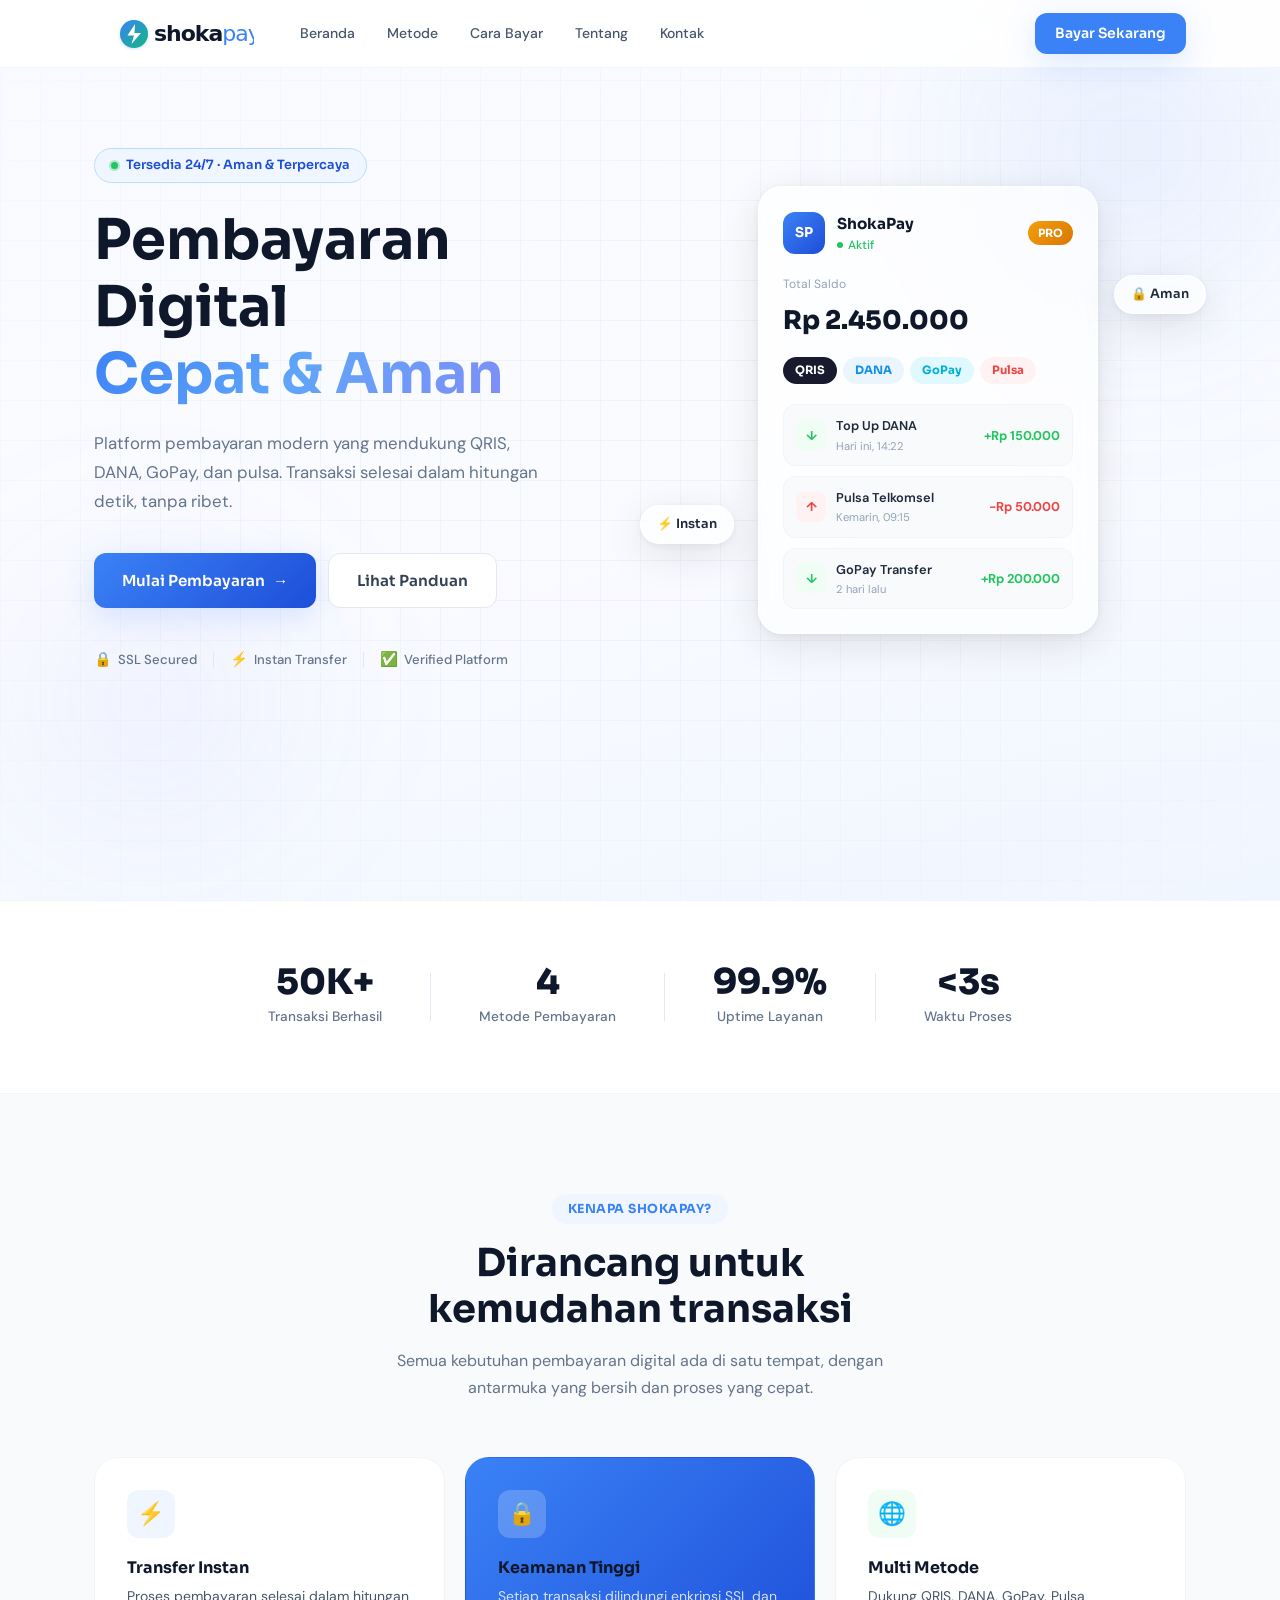
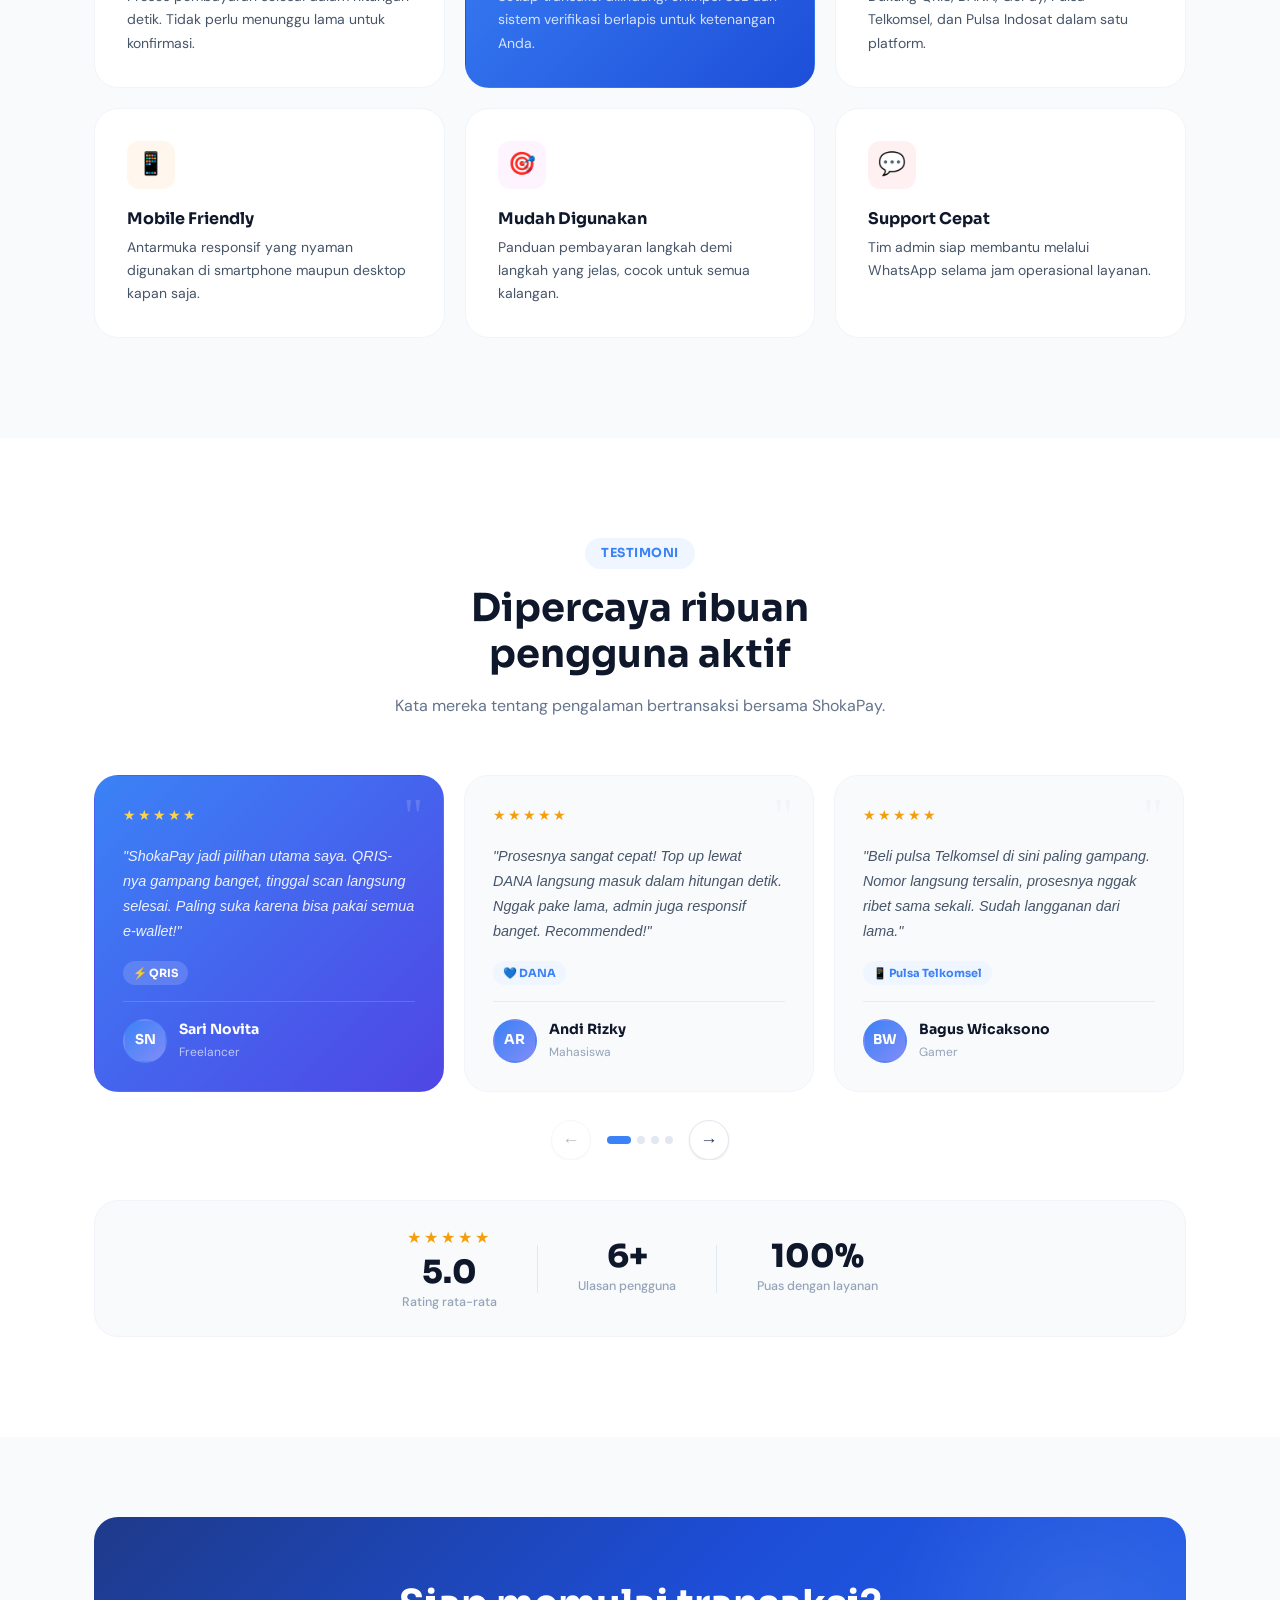
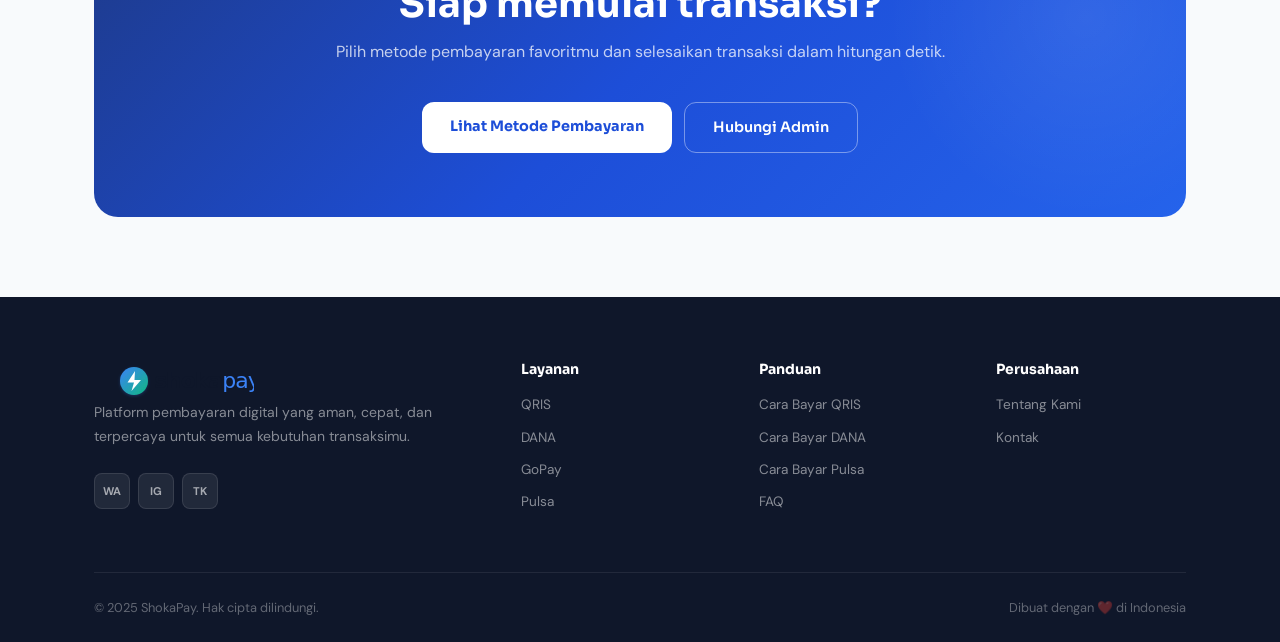
==== commit 0d55b908: "Update links and improve HTML structure" ====
--- a/index.html
+++ b/index.html
@@ -1,30 +1,159 @@
 <!DOCTYPE html>
+<!-- ╔══════════════════════════════════════════════════════════╗
+     ║  ShokaPay — Beranda                                      ║
+     ║  Halaman utama ShokaPay                                   ║
+     ║  © 2025 ShokaPay · shokapay.vercel.app                  ║
+     ╚══════════════════════════════════════════════════════════╝ -->
 <html lang="id">
 <head>
   <meta charset="UTF-8">
+  <link rel="icon" type="image/svg+xml" href="favicon.svg">
+  <!-- SEO Meta Tags -->
+  <meta name="description" content="ShokaPay adalah platform pembayaran digital Indonesia. Bayar via QRIS, DANA, GoPay, Pulsa Telkomsel & Indosat. Proses instan, aman, dan terpercaya.">
+  <meta name="keywords" content="pembayaran digital, QRIS, DANA, GoPay, pulsa, transfer uang, ShokaPay, bayar online Indonesia">
+  <meta name="author" content="ShokaPay">
+  <meta name="robots" content="index, follow">
+  <link rel="canonical" href="https://shokapay.vercel.app/">
+
+  <!-- Open Graph (WhatsApp, Facebook, LinkedIn) -->
+  <meta property="og:type" content="website">
+  <meta property="og:site_name" content="ShokaPay">
+  <meta property="og:title" content="ShokaPay — Pembayaran Digital Cepat & Aman">
+  <meta property="og:description" content="ShokaPay adalah platform pembayaran digital Indonesia. Bayar via QRIS, DANA, GoPay, Pulsa Telkomsel & Indosat. Proses instan, aman, dan terpercaya.">
+  <meta property="og:url" content="https://shokapay.vercel.app/">
+  <meta property="og:image" content="https://shokapay.vercel.app/og-image.png">
+  <meta property="og:image:width" content="1200">
+  <meta property="og:image:height" content="630">
+  <meta property="og:locale" content="id_ID">
+
+  <!-- Twitter Card -->
+  <meta name="twitter:card" content="summary_large_image">
+  <meta name="twitter:title" content="ShokaPay — Pembayaran Digital Cepat & Aman">
+  <meta name="twitter:description" content="ShokaPay adalah platform pembayaran digital Indonesia. Bayar via QRIS, DANA, GoPay, Pulsa Telkomsel & Indosat. Proses instan, aman, dan terpercaya.">
+  <meta name="twitter:image" content="https://shokapay.vercel.app/og-image.png">
+
+  <!-- Mobile & Theme -->
+  <meta name="theme-color" content="#3B82F6">
+  <meta name="mobile-web-app-capable" content="yes">
+  <meta name="apple-mobile-web-app-capable" content="yes">
+  <meta name="apple-mobile-web-app-status-bar-style" content="default">
+  <meta name="apple-mobile-web-app-title" content="ShokaPay">
   <meta name="viewport" content="width=device-width, initial-scale=1.0">
   <title>ShokaPay — Pembayaran Digital Cepat & Aman</title>
   <link rel="stylesheet" href="style.css">
   <link rel="preconnect" href="https://fonts.googleapis.com">
   <link href="https://fonts.googleapis.com/css2?family=Sora:wght@300;400;500;600;700;800&family=DM+Sans:ital,opsz,wght@0,9..40,300;0,9..40,400;0,9..40,500;0,9..40,600;1,9..40,400&display=swap" rel="stylesheet">
+
+  <style>
+    /* PAGE LOADER */
+    #page-loader {
+      position: fixed;
+      inset: 0;
+      z-index: 99999;
+      background: #ffffff;
+      display: flex;
+      flex-direction: column;
+      align-items: center;
+      justify-content: center;
+      gap: 20px;
+      transition: opacity 0.4s ease, visibility 0.4s ease;
+    }
+    #page-loader.hidden {
+      opacity: 0;
+      visibility: hidden;
+      pointer-events: none;
+    }
+    .loader-logo {
+      display: flex;
+      align-items: center;
+      gap: 10px;
+      animation: loaderPulse 1.5s ease-in-out infinite;
+    }
+    @keyframes loaderPulse {
+      0%, 100% { opacity: 1; transform: scale(1); }
+      50% { opacity: 0.6; transform: scale(0.97); }
+    }
+    .loader-bar-wrap {
+      width: 160px;
+      height: 3px;
+      background: #E2E8F0;
+      border-radius: 99px;
+      overflow: hidden;
+    }
+    .loader-bar {
+      height: 100%;
+      width: 0%;
+      background: linear-gradient(90deg, #3B82F6, #10B981);
+      border-radius: 99px;
+      animation: loaderProgress 0.9s ease forwards;
+    }
+    @keyframes loaderProgress {
+      0%   { width: 0%; }
+      60%  { width: 75%; }
+      100% { width: 100%; }
+    }
+    .loader-text {
+      font-family: system-ui, sans-serif;
+      font-size: 0.78rem;
+      color: #94A3B8;
+      font-weight: 500;
+      letter-spacing: 0.04em;
+    }
+  </style>
 </head>
 <body>
+  <!-- ═══ PAGE LOADER ═══ -->
+  <div id="page-loader">
+    <div class="loader-logo">
+      <svg width="140" height="36" viewBox="0 0 240 80" xmlns="http://www.w3.org/2000/svg">
+        <defs>
+          <linearGradient id="loader-grad" x1="0%" y1="0%" x2="100%" y2="100%">
+            <stop offset="0%" stop-color="#3B82F6"/>
+            <stop offset="100%" stop-color="#10B981"/>
+          </linearGradient>
+        </defs>
+        <circle cx="40" cy="40" r="28" fill="url(#loader-grad)"/>
+        <path d="M42 20 L27 43 H40 L35 60 L54 38 H41 Z" fill="#ffffff"/>
+        <text x="80" y="53" font-family="system-ui,-apple-system,sans-serif" font-size="44" letter-spacing="-2">
+          <tspan font-weight="800" fill="#0f172a">shoka</tspan><tspan font-weight="400" fill="#3b82f6">pay</tspan>
+        </text>
+      </svg>
+    </div>
+    <div class="loader-bar-wrap"><div class="loader-bar"></div></div>
+    <div class="loader-text">Memuat halaman...</div>
+  </div>
+
+
 
   <!-- NAVBAR -->
   <nav class="navbar" id="navbar">
     <div class="nav-container">
-      <a href="index.html" class="nav-logo">
-        <div class="logo-mark">S</div>
-        <span>ShokaPay</span>
+      <a href="/" class="nav-logo-svg">
+        <svg width="160" height="40" viewBox="0 0 240 80" xmlns="http://www.w3.org/2000/svg">
+          <defs>
+            <linearGradient id="shoka-nav-grad" x1="0%" y1="0%" x2="100%" y2="100%">
+              <stop offset="0%" stop-color="#3B82F6" />
+              <stop offset="100%" stop-color="#10B981" />
+            </linearGradient>
+            <filter id="nav-shadow" x="-10%" y="-10%" width="120%" height="120%">
+              <feDropShadow dx="0" dy="2" stdDeviation="3" flood-color="#3B82F6" flood-opacity="0.25"/>
+            </filter>
+          </defs>
+          <circle cx="40" cy="40" r="28" fill="url(#shoka-nav-grad)" filter="url(#nav-shadow)" />
+          <path d="M42 20 L27 43 H40 L35 60 L54 38 H41 Z" fill="#ffffff" />
+          <text x="80" y="53" font-family="system-ui,-apple-system,BlinkMacSystemFont,sans-serif" font-size="44" letter-spacing="-2">
+            <tspan font-weight="800" fill="#0f172a">shoka</tspan><tspan font-weight="400" fill="#3b82f6">pay</tspan>
+          </text>
+        </svg>
       </a>
       <div class="nav-links" id="navLinks">
-        <a href="index.html" class="nav-link active">Beranda</a>
-        <a href="metode.html" class="nav-link">Metode</a>
-        <a href="cara.html" class="nav-link">Cara Bayar</a>
-        <a href="tentang.html" class="nav-link">Tentang</a>
-        <a href="kontak.html" class="nav-link">Kontak</a>
-      </div>
-      <a href="metode.html" class="nav-cta">Bayar Sekarang</a>
+        <a href="/" class="nav-link active">Beranda</a>
+        <a href="/metode" class="nav-link">Metode</a>
+        <a href="/cara" class="nav-link">Cara Bayar</a>
+        <a href="/tentang" class="nav-link">Tentang</a>
+        <a href="/kontak" class="nav-link">Kontak</a>
+      </div>
+      <a href="/metode" class="nav-cta">Bayar Sekarang</a>
       <button class="hamburger" id="hamburger" aria-label="Menu">
         <span></span><span></span><span></span>
       </button>
@@ -48,8 +177,8 @@
         </h1>
         <p class="hero-sub">Platform pembayaran modern yang mendukung QRIS, DANA, GoPay, dan pulsa. Transaksi selesai dalam hitungan detik, tanpa ribet.</p>
         <div class="hero-actions">
-          <a href="metode.html" class="btn-primary">Mulai Pembayaran <span class="btn-arrow">→</span></a>
-          <a href="cara.html" class="btn-ghost">Lihat Panduan</a>
+          <a href="/metode" class="btn-primary">Mulai Pembayaran <span class="btn-arrow">→</span></a>
+          <a href="/cara" class="btn-ghost">Lihat Panduan</a>
         </div>
         <div class="hero-trust">
           <div class="trust-item">
@@ -188,46 +317,43 @@
     </div>
   </section>
 
-  <!-- TESTIMONIALS -->
-  <section class="testimonials-section">
+  <!-- ═══ TESTIMONIALS — Edit data di TESTIMONIALS_DATA di app.js ═══ -->
+  <section class="testimonials-section" id="testimoni">
     <div class="container">
       <div class="section-header">
         <div class="section-tag">Testimoni</div>
         <h2 class="section-title">Dipercaya ribuan<br>pengguna aktif</h2>
-      </div>
-      <div class="testimonials-grid">
-        <div class="testimonial-card">
-          <div class="stars">★★★★★</div>
-          <p>"Prosesnya sangat cepat! Top up lewat DANA langsung masuk dalam hitungan detik. Recommended banget!"</p>
-          <div class="testimonial-author">
-            <div class="author-avatar">AR</div>
-            <div>
-              <div class="author-name">Andi Rizky</div>
-              <div class="author-role">Pengguna DANA</div>
-            </div>
-          </div>
-        </div>
-        <div class="testimonial-card testimonial-featured">
-          <div class="stars">★★★★★</div>
-          <p>"ShokaPay jadi pilihan utama saya. QRIS-nya gampang banget, scan langsung selesai. Admin juga responsif!"</p>
-          <div class="testimonial-author">
-            <div class="author-avatar">SN</div>
-            <div>
-              <div class="author-name">Sari Novita</div>
-              <div class="author-role">Pengguna QRIS</div>
-            </div>
-          </div>
-        </div>
-        <div class="testimonial-card">
-          <div class="stars">★★★★★</div>
-          <p>"Beli pulsa Telkomsel di sini paling gampang. Nomor langsung tersalin, prosesnya nggak ribet sama sekali."</p>
-          <div class="testimonial-author">
-            <div class="author-avatar">BW</div>
-            <div>
-              <div class="author-name">Bagus Wicaksono</div>
-              <div class="author-role">Pemakai Pulsa</div>
-            </div>
-          </div>
+        <p class="section-sub">Kata mereka tentang pengalaman bertransaksi bersama ShokaPay.</p>
+      </div>
+
+      <!-- Testimonial Carousel -->
+      <div class="testi-carousel-wrap">
+        <div class="testi-track" id="testiTrack">
+          <!-- Kartu testimoni di-render otomatis dari TESTIMONIALS_DATA di app.js -->
+        </div>
+        <div class="testi-nav">
+          <button class="testi-btn" id="testiBtnPrev" aria-label="Sebelumnya">&#8592;</button>
+          <div class="testi-dots" id="testiDots"></div>
+          <button class="testi-btn" id="testiBtnNext" aria-label="Berikutnya">&#8594;</button>
+        </div>
+      </div>
+
+      <!-- Summary bar -->
+      <div class="testi-summary">
+        <div class="testi-summary-item">
+          <span class="testi-summary-stars">★★★★★</span>
+          <span class="testi-summary-score">5.0</span>
+          <span class="testi-summary-label">Rating rata-rata</span>
+        </div>
+        <div class="testi-summary-divider"></div>
+        <div class="testi-summary-item">
+          <span class="testi-summary-num" id="testiCount">0</span>
+          <span class="testi-summary-label">Ulasan pengguna</span>
+        </div>
+        <div class="testi-summary-divider"></div>
+        <div class="testi-summary-item">
+          <span class="testi-summary-num">100%</span>
+          <span class="testi-summary-label">Puas dengan layanan</span>
         </div>
       </div>
     </div>
@@ -242,8 +368,8 @@
           <h2>Siap memulai transaksi?</h2>
           <p>Pilih metode pembayaran favoritmu dan selesaikan transaksi dalam hitungan detik.</p>
           <div class="cta-actions">
-            <a href="metode.html" class="btn-white">Lihat Metode Pembayaran</a>
-            <a href="kontak.html" class="btn-outline-white">Hubungi Admin</a>
+            <a href="/metode" class="btn-white">Lihat Metode Pembayaran</a>
+            <a href="/kontak" class="btn-outline-white">Hubungi Admin</a>
           </div>
         </div>
       </div>
@@ -255,10 +381,24 @@
     <div class="container">
       <div class="footer-grid">
         <div class="footer-brand">
-          <a href="index.html" class="nav-logo">
-            <div class="logo-mark">S</div>
-            <span>ShokaPay</span>
-          </a>
+          <a href="/" class="nav-logo-svg">
+        <svg width="160" height="40" viewBox="0 0 240 80" xmlns="http://www.w3.org/2000/svg">
+          <defs>
+            <linearGradient id="shoka-nav-grad" x1="0%" y1="0%" x2="100%" y2="100%">
+              <stop offset="0%" stop-color="#3B82F6" />
+              <stop offset="100%" stop-color="#10B981" />
+            </linearGradient>
+            <filter id="nav-shadow" x="-10%" y="-10%" width="120%" height="120%">
+              <feDropShadow dx="0" dy="2" stdDeviation="3" flood-color="#3B82F6" flood-opacity="0.25"/>
+            </filter>
+          </defs>
+          <circle cx="40" cy="40" r="28" fill="url(#shoka-nav-grad)" filter="url(#nav-shadow)" />
+          <path d="M42 20 L27 43 H40 L35 60 L54 38 H41 Z" fill="#ffffff" />
+          <text x="80" y="53" font-family="system-ui,-apple-system,BlinkMacSystemFont,sans-serif" font-size="44" letter-spacing="-2">
+            <tspan font-weight="800" fill="#0f172a">shoka</tspan><tspan font-weight="400" fill="#3b82f6">pay</tspan>
+          </text>
+        </svg>
+      </a>
           <p>Platform pembayaran digital yang aman, cepat, dan terpercaya untuk semua kebutuhan transaksimu.</p>
           <div class="social-links">
             <a href="#" class="social-link">WA</a>
@@ -268,22 +408,22 @@
         </div>
         <div class="footer-col">
           <h4>Layanan</h4>
-          <a href="metode.html">QRIS</a>
-          <a href="metode.html">DANA</a>
-          <a href="metode.html">GoPay</a>
-          <a href="metode.html">Pulsa</a>
+          <a href="/metode">QRIS</a>
+          <a href="/metode">DANA</a>
+          <a href="/metode">GoPay</a>
+          <a href="/metode">Pulsa</a>
         </div>
         <div class="footer-col">
           <h4>Panduan</h4>
-          <a href="cara.html">Cara Bayar QRIS</a>
-          <a href="cara.html">Cara Bayar DANA</a>
-          <a href="cara.html">Cara Bayar Pulsa</a>
-          <a href="cara.html">FAQ</a>
+          <a href="/cara">Cara Bayar QRIS</a>
+          <a href="/cara">Cara Bayar DANA</a>
+          <a href="/cara">Cara Bayar Pulsa</a>
+          <a href="/cara">FAQ</a>
         </div>
         <div class="footer-col">
           <h4>Perusahaan</h4>
-          <a href="tentang.html">Tentang Kami</a>
-          <a href="kontak.html">Kontak</a>
+          <a href="/tentang">Tentang Kami</a>
+          <a href="/kontak">Kontak</a>
         </div>
       </div>
       <div class="footer-bottom">
@@ -294,5 +434,20 @@
   </footer>
 
   <script src="app.js"></script>
+
+  <script>
+    // Hide loader when page is ready
+    window.addEventListener('load', () => {
+      const loader = document.getElementById('page-loader');
+      if (loader) {
+        setTimeout(() => loader.classList.add('hidden'), 300);
+      }
+    });
+    // Fallback: force hide after 2.5s
+    setTimeout(() => {
+      const loader = document.getElementById('page-loader');
+      if (loader) loader.classList.add('hidden');
+    }, 2500);
+  </script>
 </body>
 </html>
--- a/style.css
+++ b/style.css
@@ -1332,3 +1332,245 @@
   h1 { font-size: 2rem; }
   .hero-badge { font-size: 0.72rem; }
 }
+
+/* ── LOGO SVG NAV ── */
+.nav-logo-svg {
+  display: flex;
+  align-items: center;
+  flex-shrink: 0;
+  line-height: 0;
+  transition: opacity 0.2s;
+}
+.nav-logo-svg:hover { opacity: 0.85; }
+.nav-logo-svg svg { display: block; }
+
+/* ── PAYMENT ICON SIZE UPDATE ── */
+.payment-icon-wrap {
+  width: 48px;
+  height: 48px;
+  border-radius: var(--radius-sm);
+  display: flex;
+  align-items: center;
+  justify-content: center;
+  flex-shrink: 0;
+}
+
+/* ── LOGO FALLBACK ── */
+.logo-fallback {
+  width: 48px; height: 48px;
+  border-radius: 8px;
+  display: flex; align-items: center; justify-content: center;
+  font-size: 9px; font-weight: 700;
+  color: white; font-family: system-ui, sans-serif;
+}
+
+/* ══════════════════════════════════════
+   TESTIMONIAL CAROUSEL
+══════════════════════════════════════ */
+.testimonials-section { padding: 100px 0; background: white; }
+
+.testi-carousel-wrap {
+  position: relative;
+  overflow: hidden;
+  margin-bottom: 40px;
+}
+
+.testi-track {
+  display: flex;
+  gap: 20px;
+  transition: transform 0.5s cubic-bezier(0.4, 0, 0.2, 1);
+  will-change: transform;
+}
+
+/* Each card - fixed width for carousel */
+.testi-card {
+  flex-shrink: 0;
+  width: calc(33.333% - 14px);
+  background: var(--gray-50);
+  border: 1.5px solid var(--gray-100);
+  border-radius: var(--radius);
+  padding: 28px;
+  display: flex;
+  flex-direction: column;
+  gap: 16px;
+  transition: all 0.3s;
+  position: relative;
+  overflow: hidden;
+}
+.testi-card:hover {
+  transform: translateY(-4px);
+  box-shadow: var(--shadow-lg);
+  border-color: var(--blue-mid);
+}
+.testi-card.featured {
+  background: linear-gradient(135deg, var(--blue), #4F46E5);
+  border-color: transparent;
+}
+.testi-card.featured .testi-text { color: rgba(255,255,255,0.9); }
+.testi-card.featured .testi-name { color: white; }
+.testi-card.featured .testi-role { color: rgba(255,255,255,0.65); }
+.testi-card.featured .testi-stars { color: #FCD34D; }
+.testi-card.featured .testi-method-tag { background: rgba(255,255,255,0.15); color: white; }
+.testi-card.featured .testi-quote-icon { color: rgba(255,255,255,0.15); }
+
+.testi-quote-icon {
+  font-size: 3rem;
+  line-height: 1;
+  color: var(--gray-100);
+  position: absolute;
+  top: 16px;
+  right: 20px;
+  font-family: Georgia, serif;
+  pointer-events: none;
+}
+
+.testi-stars { font-size: 0.9rem; color: #F59E0B; letter-spacing: 2px; }
+
+.testi-text {
+  font-size: 0.9rem;
+  color: var(--gray-600);
+  line-height: 1.75;
+  flex: 1;
+  font-style: italic;
+}
+
+.testi-method-tag {
+  display: inline-flex;
+  align-items: center;
+  gap: 5px;
+  padding: 3px 10px;
+  background: var(--blue-light);
+  color: var(--blue);
+  border-radius: 100px;
+  font-size: 0.7rem;
+  font-weight: 700;
+  font-family: var(--font);
+  width: fit-content;
+}
+
+.testi-author {
+  display: flex;
+  align-items: center;
+  gap: 12px;
+  padding-top: 16px;
+  border-top: 1px solid rgba(0,0,0,0.06);
+}
+.testi-card.featured .testi-author { border-top-color: rgba(255,255,255,0.15); }
+
+.testi-avatar {
+  width: 44px; height: 44px;
+  border-radius: 50%;
+  object-fit: cover;
+  flex-shrink: 0;
+  border: 2px solid var(--gray-200);
+}
+.testi-avatar-fallback {
+  width: 44px; height: 44px;
+  border-radius: 50%;
+  background: linear-gradient(135deg, var(--blue), #818CF8);
+  display: flex; align-items: center; justify-content: center;
+  color: white;
+  font-family: var(--font);
+  font-weight: 700;
+  font-size: 0.85rem;
+  flex-shrink: 0;
+  border: 2px solid transparent;
+}
+
+.testi-name {
+  font-family: var(--font);
+  font-size: 0.875rem;
+  font-weight: 700;
+  color: var(--gray-900);
+}
+.testi-role {
+  font-size: 0.75rem;
+  color: var(--gray-400);
+  margin-top: 2px;
+}
+
+/* NAV */
+.testi-nav {
+  display: flex;
+  align-items: center;
+  justify-content: center;
+  gap: 16px;
+  margin-top: 28px;
+}
+.testi-btn {
+  width: 40px; height: 40px;
+  border-radius: 50%;
+  border: 1.5px solid var(--gray-200);
+  background: white;
+  color: var(--gray-700);
+  font-size: 1.1rem;
+  cursor: pointer;
+  transition: all 0.2s;
+  display: flex; align-items: center; justify-content: center;
+  box-shadow: var(--shadow-sm);
+}
+.testi-btn:hover { border-color: var(--blue); color: var(--blue); background: var(--blue-light); }
+.testi-btn:disabled { opacity: 0.35; cursor: not-allowed; }
+
+.testi-dots { display: flex; gap: 6px; }
+.testi-dot {
+  width: 8px; height: 8px;
+  border-radius: 50%;
+  background: var(--gray-200);
+  border: none;
+  cursor: pointer;
+  transition: all 0.3s;
+  padding: 0;
+}
+.testi-dot.active {
+  background: var(--blue);
+  width: 24px;
+  border-radius: 4px;
+}
+
+/* SUMMARY BAR */
+.testi-summary {
+  display: flex;
+  align-items: center;
+  justify-content: center;
+  gap: 0;
+  background: var(--gray-50);
+  border: 1px solid var(--gray-100);
+  border-radius: var(--radius);
+  padding: 24px 40px;
+  flex-wrap: wrap;
+}
+.testi-summary-item {
+  display: flex;
+  flex-direction: column;
+  align-items: center;
+  gap: 4px;
+  padding: 0 40px;
+}
+.testi-summary-stars { font-size: 1rem; color: #F59E0B; letter-spacing: 3px; }
+.testi-summary-score {
+  font-family: var(--font);
+  font-size: 2rem;
+  font-weight: 900;
+  color: var(--gray-900);
+  line-height: 1;
+}
+.testi-summary-num {
+  font-family: var(--font);
+  font-size: 2rem;
+  font-weight: 900;
+  color: var(--gray-900);
+  line-height: 1;
+}
+.testi-summary-label { font-size: 0.78rem; color: var(--gray-400); font-weight: 500; }
+.testi-summary-divider { width: 1px; height: 48px; background: var(--gray-200); }
+
+/* RESPONSIVE */
+@media (max-width: 900px) {
+  .testi-card { width: calc(50% - 10px); }
+}
+@media (max-width: 600px) {
+  .testi-card { width: calc(100% - 0px); }
+  .testi-summary { padding: 20px 16px; }
+  .testi-summary-item { padding: 0 20px; }
+}
